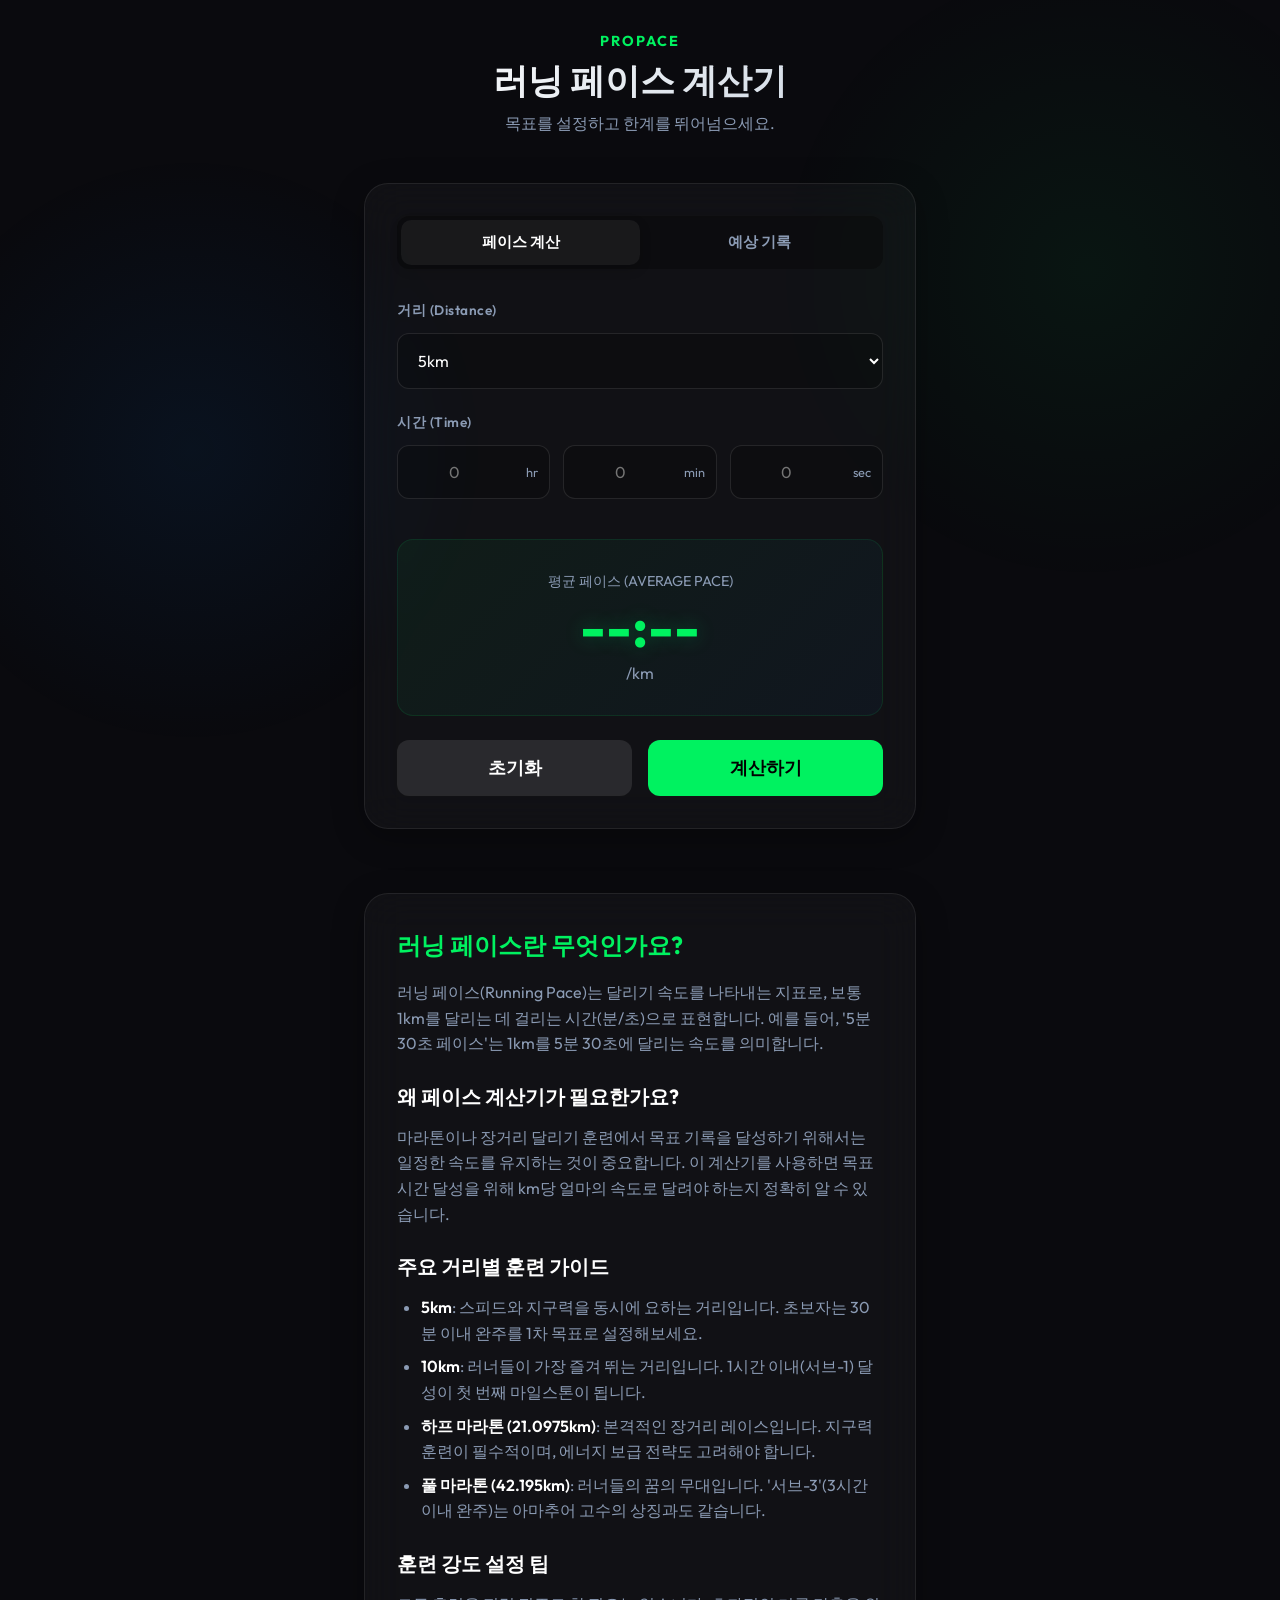
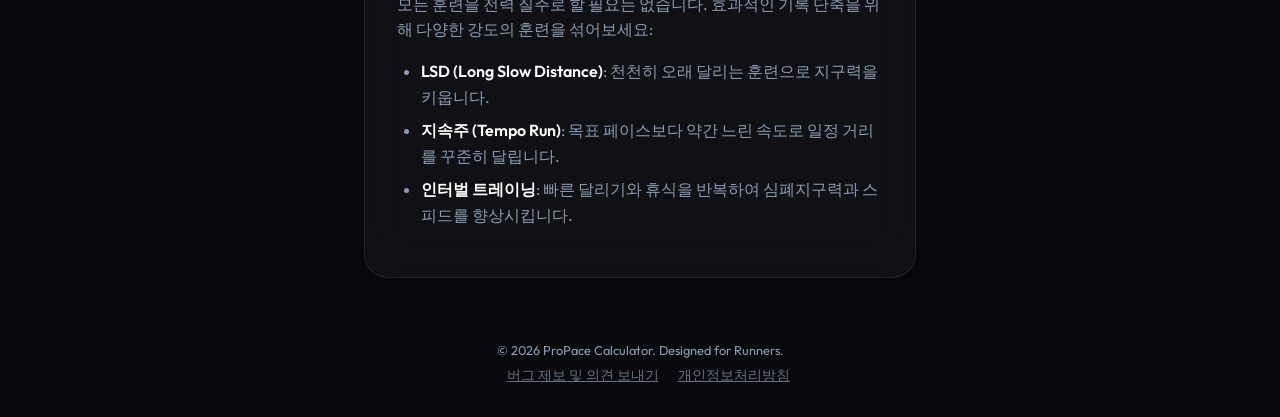
==== public/index.html @ 4a78390d "파비콘 추가" ====
<!DOCTYPE html>
<html lang="ko">

<head>
    <meta charset="UTF-8">
    <meta name="viewport" content="width=device-width, initial-scale=1.0">
    <title>프로 러닝 페이스 계산기 | Pro Running Calculator</title>
    <link rel="icon" type="image/svg+xml" href="favicon.svg">
    <meta name="description" content="러너를 위한 최고의 페이스 계산기. 마라톤, 하프, 10k, 5k 목표 설정 및 구간별 기록 분석.">
    <link rel="stylesheet" href="style.css">
    <link rel="preconnect" href="https://fonts.googleapis.com">
    <link rel="preconnect" href="https://fonts.gstatic.com" crossorigin>
    <link
        href="https://fonts.googleapis.com/css2?family=Outfit:wght@300;400;600;700&family=Pretendard:wght@300;400;600;700&display=swap"
        rel="stylesheet">
    <script defer src="app.js"></script>
    <script async src="https://pagead2.googlesyndication.com/pagead/js/adsbygoogle.js?client=ca-pub-1709887810365824"
        crossorigin="anonymous"></script>
    <!-- Google tag (gtag.js) -->
    <script async src="https://www.googletagmanager.com/gtag/js?id=G-HL3MYZF0PL"></script>
    <script>
        window.dataLayer = window.dataLayer || [];
        function gtag() { dataLayer.push(arguments); }
        gtag('js', new Date());

        gtag('config', 'G-HL3MYZF0PL');
    </script>
    <script type="text/javascript">
        (function (c, l, a, r, i, t, y) {
            c[a] = c[a] || function () { (c[a].q = c[a].q || []).push(arguments) };
            t = l.createElement(r); t.async = 1; t.src = "https://www.clarity.ms/tag/" + i;
            y = l.getElementsByTagName(r)[0]; y.parentNode.insertBefore(t, y);
        })(window, document, "clarity", "script", "v6fuisxoyl");
    </script>
</head>

<body>
    <div class="background-mesh"></div>

    <main class="container">
        <header class="app-header">
            <div class="logo">PROPACE</div>
            <h1>러닝 페이스 계산기</h1>
            <p>목표를 설정하고 한계를 뛰어넘으세요.</p>
        </header>

        <div class="calculator-card glass-panel">
            <div class="mode-tabs">
                <button class="tab-btn active" data-mode="pace" id="tab-pace">페이스 계산</button>
                <button class="tab-btn" data-mode="time" id="tab-time">예상 기록</button>
            </div>

            <div class="input-section">
                <!-- Distance Input Group -->
                <div class="input-group" id="group-distance">
                    <label>거리 (Distance)</label>
                    <div class="input-row">
                        <select id="distance-select" class="premium-select">
                            <option value="5">5km</option>
                            <option value="10">10km</option>
                            <option value="21.0975">하프 마라톤 (21.1k)</option>
                            <option value="42.195">풀 마라톤 (42.2k)</option>
                            <option value="custom">직접 입력</option>
                        </select>
                        <div class="custom-input-wrapper hidden" id="custom-distance-wrapper">
                            <input type="number" id="distance-custom" placeholder="0" step="0.01">
                            <span class="unit">km</span>
                        </div>
                    </div>
                </div>

                <!-- Time Input Group -->
                <div class="input-group" id="group-time">
                    <label>시간 (Time)</label>
                    <div class="time-inputs">
                        <div class="time-field">
                            <input type="number" id="time-hour" placeholder="0" min="0">
                            <span>hr</span>
                        </div>
                        <div class="time-field">
                            <input type="number" id="time-min" placeholder="0" min="0" max="59">
                            <span>min</span>
                        </div>
                        <div class="time-field">
                            <input type="number" id="time-sec" placeholder="0" min="0" max="59">
                            <span>sec</span>
                        </div>
                    </div>
                </div>

                <!-- Pace Input Group -->
                <div class="input-group hidden" id="group-pace">
                    <label>페이스 (Pace)</label>
                    <div class="time-inputs">
                        <div class="time-field">
                            <input type="number" id="pace-min" placeholder="0" min="0">
                            <span>min</span>
                        </div>
                        <div class="time-field">
                            <input type="number" id="pace-sec" placeholder="0" min="0" max="59">
                            <span>sec</span>
                        </div>
                        <span class="per-unit">/km</span>
                    </div>
                </div>
            </div>

            <div class="result-display" id="result-display">
                <div class="result-label" id="result-label">평균 페이스</div>
                <div class="result-value" id="result-value">--:--</div>
                <div class="result-unit" id="result-unit">/km</div>
            </div>

            <div class="action-buttons">
                <button class="action-btn secondary" id="reset-btn">초기화</button>
                <button class="action-btn primary" id="calc-btn">계산하기</button>
            </div>
        </div>

        <div class="splits-card glass-panel" id="splits-card">
            <div class="card-header">
                <h2>구간 기록표 (Splits)</h2>
                <div class="split-controls">
                    <button class="split-toggle active" data-gap="1">1km</button>
                    <button class="split-toggle" data-gap="5">5km</button>
                </div>
            </div>
            <div class="table-container">
                <table id="splits-table">
                    <thead>
                        <tr>
                            <th>거리</th>
                            <th>누적 시간</th>
                            <th>구간 페이스</th>
                        </tr>
                    </thead>
                    <tbody>
                        <!-- Generated by JS -->
                    </tbody>
                </table>
            </div>
        </div>

        <article class="info-section glass-panel">
            <h2>러닝 페이스란 무엇인가요?</h2>
            <p>러닝 페이스(Running Pace)는 달리기 속도를 나타내는 지표로, 보통 1km를 달리는 데 걸리는 시간(분/초)으로 표현합니다. 예를 들어, '5분 30초 페이스'는 1km를 5분
                30초에 달리는 속도를 의미합니다.</p>

            <h3>왜 페이스 계산기가 필요한가요?</h3>
            <p>마라톤이나 장거리 달리기 훈련에서 목표 기록을 달성하기 위해서는 일정한 속도를 유지하는 것이 중요합니다. 이 계산기를 사용하면 목표 시간 달성을 위해 km당 얼마의 속도로 달려야 하는지
                정확히 알 수 있습니다.</p>

            <h3>주요 거리별 훈련 가이드</h3>
            <ul>
                <li><strong>5km</strong>: 스피드와 지구력을 동시에 요하는 거리입니다. 초보자는 30분 이내 완주를 1차 목표로 설정해보세요.</li>
                <li><strong>10km</strong>: 러너들이 가장 즐겨 뛰는 거리입니다. 1시간 이내(서브-1) 달성이 첫 번째 마일스톤이 됩니다.</li>
                <li><strong>하프 마라톤 (21.0975km)</strong>: 본격적인 장거리 레이스입니다. 지구력 훈련이 필수적이며, 에너지 보급 전략도 고려해야 합니다.</li>
                <li><strong>풀 마라톤 (42.195km)</strong>: 러너들의 꿈의 무대입니다. '서브-3'(3시간 이내 완주)는 아마추어 고수의 상징과도 같습니다.</li>
            </ul>

            <h3>훈련 강도 설정 팁</h3>
            <p>모든 훈련을 전력 질주로 할 필요는 없습니다. 효과적인 기록 단축을 위해 다양한 강도의 훈련을 섞어보세요:</p>
            <ul>
                <li><strong>LSD (Long Slow Distance)</strong>: 천천히 오래 달리는 훈련으로 지구력을 키웁니다.</li>
                <li><strong>지속주 (Tempo Run)</strong>: 목표 페이스보다 약간 느린 속도로 일정 거리를 꾸준히 달립니다.</li>
                <li><strong>인터벌 트레이닝</strong>: 빠른 달리기와 휴식을 반복하여 심폐지구력과 스피드를 향상시킵니다.</li>
            </ul>
        </article>
    </main>

    <footer class="app-footer">
        <p>© 2026 ProPace Calculator. Designed for Runners.</p>
        <button id="feedback-open-btn" class="footer-link-btn">버그 제보 및 의견 보내기</button>
        <a href="privacy.html" class="footer-link">개인정보처리방침</a>
    </footer>

    <!-- Feedback Modal -->
    <div class="modal-overlay hidden" id="feedback-modal">
        <div class="modal-content glass-panel">
            <button class="modal-close" id="feedback-close-btn">&times;</button>
            <h2>의견 보내기</h2>
            <p class="modal-desc">버그 제보나 추가하고 싶은 기능이 있다면 알려주세요!</p>

            <form id="feedback-form" action="https://formspree.io/f/mzdejrqv" method="POST">
                <div class="input-group">
                    <label for="fb-email">이메일 (답변을 원하시면 입력해주세요)</label>
                    <input type="email" id="fb-email" name="email" placeholder="runner@example.com">
                </div>
                <div class="input-group">
                    <label for="fb-message">내용</label>
                    <textarea id="fb-message" name="message" rows="4" placeholder="자유롭게 의견을 적어주세요." required></textarea>
                </div>
                <div class="action-buttons">
                    <button type="submit" class="action-btn primary">보내기</button>
                </div>
                <p id="feedback-status" class="status-msg"></p>
            </form>
        </div>
    </div>
</body>

</html>
---- public/style.css ----
:root {
    --bg-dark: #0a0a0e;
    --bg-panel: rgba(255, 255, 255, 0.03);
    --bg-panel-hover: rgba(255, 255, 255, 0.05);
    --primary: #00f260;
    /* Neon Green */
    --primary-dim: rgba(0, 242, 96, 0.1);
    --secondary: #0575e6;
    /* Blue */
    --accent: #ff4081;
    /* Pink */
    --text-main: #ffffff;
    --text-muted: #8b9bb4;
    --border: rgba(255, 255, 255, 0.1);
    --glass-border: rgba(255, 255, 255, 0.08);
    --blur: 20px;
}

* {
    box-sizing: border-box;
    margin: 0;
    padding: 0;
    font-family: 'Pretendard', 'Outfit', sans-serif;
}

body {
    background-color: var(--bg-dark);
    color: var(--text-main);
    min-height: 100vh;
    display: flex;
    flex-direction: column;
    align-items: center;
    position: relative;
    overflow-x: hidden;
}

/* Dynamic Background */
.background-mesh {
    position: fixed;
    top: 0;
    left: 0;
    width: 100vw;
    height: 100vh;
    z-index: -1;
    background:
        radial-gradient(circle at 15% 50%, rgba(5, 117, 230, 0.08), transparent 25%),
        radial-gradient(circle at 85% 30%, rgba(0, 242, 96, 0.05), transparent 25%);
}

.container {
    width: 100%;
    max-width: 600px;
    padding: 2rem 1.5rem;
    display: flex;
    flex-direction: column;
    gap: 2rem;
}

/* Typography & Header */
.app-header {
    text-align: center;
    margin-bottom: 1rem;
    animation: fadeInDown 0.8s ease;
}

.logo {
    font-family: 'Outfit', sans-serif;
    font-weight: 700;
    font-size: 0.9rem;
    letter-spacing: 2px;
    color: var(--primary);
    margin-bottom: 0.5rem;
    text-transform: uppercase;
}

h1 {
    font-size: 2.2rem;
    font-weight: 700;
    background: linear-gradient(135deg, #fff 0%, #cbd5e1 100%);
    -webkit-background-clip: text;
    -webkit-text-fill-color: transparent;
    margin-bottom: 0.5rem;
}

.app-header p {
    color: var(--text-muted);
    font-size: 1rem;
}

/* Glassmorphism Panels */
.glass-panel {
    background: var(--bg-panel);
    backdrop-filter: blur(var(--blur));
    -webkit-backdrop-filter: blur(var(--blur));
    border: 1px solid var(--glass-border);
    border-radius: 24px;
    padding: 2rem;
    box-shadow: 0 8px 32px rgba(0, 0, 0, 0.3);
    transition: transform 0.3s ease, box-shadow 0.3s ease;
}

/* Calculator Tabs */
.mode-tabs {
    display: flex;
    background: rgba(0, 0, 0, 0.3);
    padding: 4px;
    border-radius: 12px;
    margin-bottom: 2rem;
}

.tab-btn {
    flex: 1;
    background: transparent;
    border: none;
    color: var(--text-muted);
    padding: 12px;
    font-size: 0.95rem;
    font-weight: 600;
    cursor: pointer;
    border-radius: 10px;
    transition: all 0.3s ease;
}

.tab-btn.active {
    background: var(--bg-panel-hover);
    color: var(--text-main);
    box-shadow: 0 4px 12px rgba(0, 0, 0, 0.2);
}

.tab-btn:hover:not(.active) {
    color: #fff;
}

/* Inputs */
.input-section {
    display: flex;
    flex-direction: column;
    gap: 1.5rem;
}

.input-group label {
    display: block;
    font-size: 0.85rem;
    color: var(--text-muted);
    margin-bottom: 0.8rem;
    font-weight: 600;
    letter-spacing: 0.5px;
}

.premium-select,
input {
    width: 100%;
    background: rgba(0, 0, 0, 0.2);
    border: 1px solid var(--border);
    color: var(--text-main);
    padding: 1rem;
    border-radius: 12px;
    font-size: 1rem;
    outline: none;
    transition: border-color 0.3s, box-shadow 0.3s;
    font-family: 'Outfit', sans-serif;
}

.premium-select:focus,
input:focus {
    border-color: var(--primary);
    box-shadow: 0 0 0 4px var(--primary-dim);
}

/* Time Inputs Layout */
.time-inputs {
    display: flex;
    gap: 0.8rem;
    align-items: center;
}

.time-field {
    position: relative;
    flex: 1;
}

.time-field input {
    padding-right: 2.5rem;
    /* Space for unit */
    text-align: center;
}

.time-field span {
    position: absolute;
    right: 12px;
    top: 50%;
    transform: translateY(-50%);
    color: var(--text-muted);
    font-size: 0.8rem;
    pointer-events: none;
}

.input-row {
    display: flex;
    gap: 0.8rem;
}

.custom-input-wrapper {
    flex: 1;
    position: relative;
    animation: fadeIn 0.3s ease;
}

.custom-input-wrapper .unit {
    position: absolute;
    right: 12px;
    top: 50%;
    transform: translateY(-50%);
    color: var(--text-muted);
    font-size: 0.8rem;
}

/* Result Display */
.result-display {
    margin-top: 2.5rem;
    text-align: center;
    padding: 2rem;
    background: linear-gradient(135deg, rgba(0, 242, 96, 0.05), rgba(5, 117, 230, 0.05));
    border-radius: 16px;
    border: 1px solid rgba(0, 242, 96, 0.1);
}

.result-label {
    font-size: 0.9rem;
    color: var(--text-muted);
    margin-bottom: 0.5rem;
    text-transform: uppercase;
}

.result-value {
    font-size: 3.5rem;
    font-weight: 700;
    font-family: 'Outfit', sans-serif;
    color: var(--primary);
    text-shadow: 0 0 20px rgba(0, 242, 96, 0.3);
    line-height: 1;
}

.result-unit {
    font-size: 1rem;
    color: var(--text-muted);
    margin-top: 0.5rem;
}

/* Action Buttons */
.action-buttons {
    display: flex;
    gap: 1rem;
    margin-top: 1.5rem;
}

.action-btn {
    flex: 1;
    padding: 1rem;
    border-radius: 12px;
    border: none;
    font-weight: 700;
    font-size: 1.1rem;
    cursor: pointer;
    transition: filter 0.3s, transform 0.2s, background 0.3s;
}

.action-btn.primary {
    background: var(--primary);
    color: #000;
}

.action-btn.secondary {
    background: rgba(255, 255, 255, 0.1);
    color: var(--text-main);
}

.action-btn:hover {
    filter: brightness(1.1);
    transform: translateY(-2px);
}

.action-btn.secondary:hover {
    background: rgba(255, 255, 255, 0.15);
}

.action-btn:active {
    transform: translateY(0);
}

/* Splits Table */
#splits-card {
    display: none;
    /* Hidden by default until calculated */
    animation: slideUp 0.5s ease;
}

#splits-card.visible {
    display: block;
}

.card-header {
    display: flex;
    justify-content: space-between;
    align-items: center;
    margin-bottom: 1.5rem;
}

.card-header h2 {
    font-size: 1.2rem;
    font-weight: 600;
}

.split-controls button {
    background: transparent;
    border: 1px solid var(--border);
    color: var(--text-muted);
    padding: 4px 12px;
    border-radius: 20px;
    cursor: pointer;
    font-size: 0.8rem;
    transition: all 0.2s;
}

.split-controls button.active {
    background: var(--text-main);
    color: #000;
    border-color: var(--text-main);
}

.table-container {
    max-height: 400px;
    overflow-y: auto;
}

table {
    width: 100%;
    border-collapse: collapse;
}

th,
td {
    padding: 12px;
    text-align: left;
    border-bottom: 1px solid var(--border);
}

th {
    color: var(--text-muted);
    font-weight: 500;
    font-size: 0.85rem;
}

td {
    font-family: 'Outfit', monospace;
    font-size: 0.95rem;
}

tr:last-child td {
    border-bottom: none;
}

.app-footer {
    padding: 2rem;
    color: var(--text-muted);
    font-size: 0.8rem;
    text-align: center;
}

/* Utils */
.hidden {
    display: none !important;
}

/* Animations */
@keyframes fadeInDown {
    from {
        opacity: 0;
        transform: translateY(-20px);
    }

    to {
        opacity: 1;
        transform: translateY(0);
    }
}

@keyframes slideUp {
    from {
        opacity: 0;
        transform: translateY(20px);
    }

    to {
        opacity: 1;
        transform: translateY(0);
    }
}

@keyframes fadeIn {
    from {
        opacity: 0;
    }

    to {
        opacity: 1;
    }
}

/* Responsive */
@media (max-width: 480px) {
    .container {
        padding: 1rem;
    }

    h1 {
        font-size: 1.8rem;
    }

    .result-value {
        font-size: 2.8rem;
    }
}

/* Info Section */
.info-section {
    padding: 2rem;
    margin-top: 2rem;
    color: var(--text-color);
    line-height: 1.6;
}

.info-section h2 {
    font-size: 1.5rem;
    margin-bottom: 1rem;
    color: var(--primary);
}

.info-section h3 {
    font-size: 1.25rem;
    margin-top: 1.5rem;
    margin-bottom: 0.75rem;
    color: var(--text-main);
}

.info-section p {
    margin-bottom: 1rem;
    color: var(--text-muted);
}

.info-section ul {
    list-style-type: disc;
    padding-left: 1.5rem;
    margin-bottom: 1rem;
    color: var(--text-muted);
}

.info-section li {
    margin-bottom: 0.5rem;
}

.info-section strong {
    color: var(--text-main);
    font-weight: 600;
}

/* Footer Link Button */
.footer-link-btn,
.footer-link {
    background: none;
    border: none;
    color: var(--text-muted);
    text-decoration: underline;
    cursor: pointer;
    font-size: 0.85rem;
    margin-top: 0.5rem;
    opacity: 0.7;
    transition: opacity 0.3s;
    display: inline-block;
    margin-left: 1rem;
}

.footer-link-btn:hover {
    opacity: 1;
    color: var(--primary);
}

/* Modal Styles */
.modal-overlay {
    position: fixed;
    top: 0;
    left: 0;
    width: 100vw;
    height: 100vh;
    background: rgba(0, 0, 0, 0.6);
    backdrop-filter: blur(5px);
    z-index: 1000;
    display: flex;
    align-items: center;
    justify-content: center;
    opacity: 1;
    transition: opacity 0.3s ease;
}

.modal-overlay.hidden {
    display: none;
    opacity: 0;
    pointer-events: none;
}

.modal-content {
    width: 90%;
    max-width: 500px;
    position: relative;
    background: rgba(20, 20, 30, 0.8);
    /* Darker background for modal */
    animation: slideUp 0.3s ease;
}

.modal-close {
    position: absolute;
    top: 15px;
    right: 20px;
    background: none;
    border: none;
    color: var(--text-muted);
    font-size: 1.5rem;
    cursor: pointer;
    transition: color 0.3s;
}

.modal-close:hover {
    color: #fff;
}

.modal-content h2 {
    margin-bottom: 0.5rem;
    color: var(--text-main);
}

.modal-desc {
    color: var(--text-muted);
    font-size: 0.9rem;
    margin-bottom: 1.5rem;
}

.modal-content textarea {
    width: 100%;
    background: rgba(0, 0, 0, 0.3);
    border: 1px solid var(--border);
    color: var(--text-main);
    padding: 1rem;
    border-radius: 12px;
    font-size: 1rem;
    outline: none;
    resize: vertical;
    font-family: inherit;
}

.modal-content textarea:focus {
    border-color: var(--primary);
}

.status-msg {
    margin-top: 1rem;
    font-size: 0.9rem;
    text-align: center;
    min-height: 1.2em;
}

.status-msg.success {
    color: var(--primary);
}

.status-msg.error {
    color: var(--accent);
}
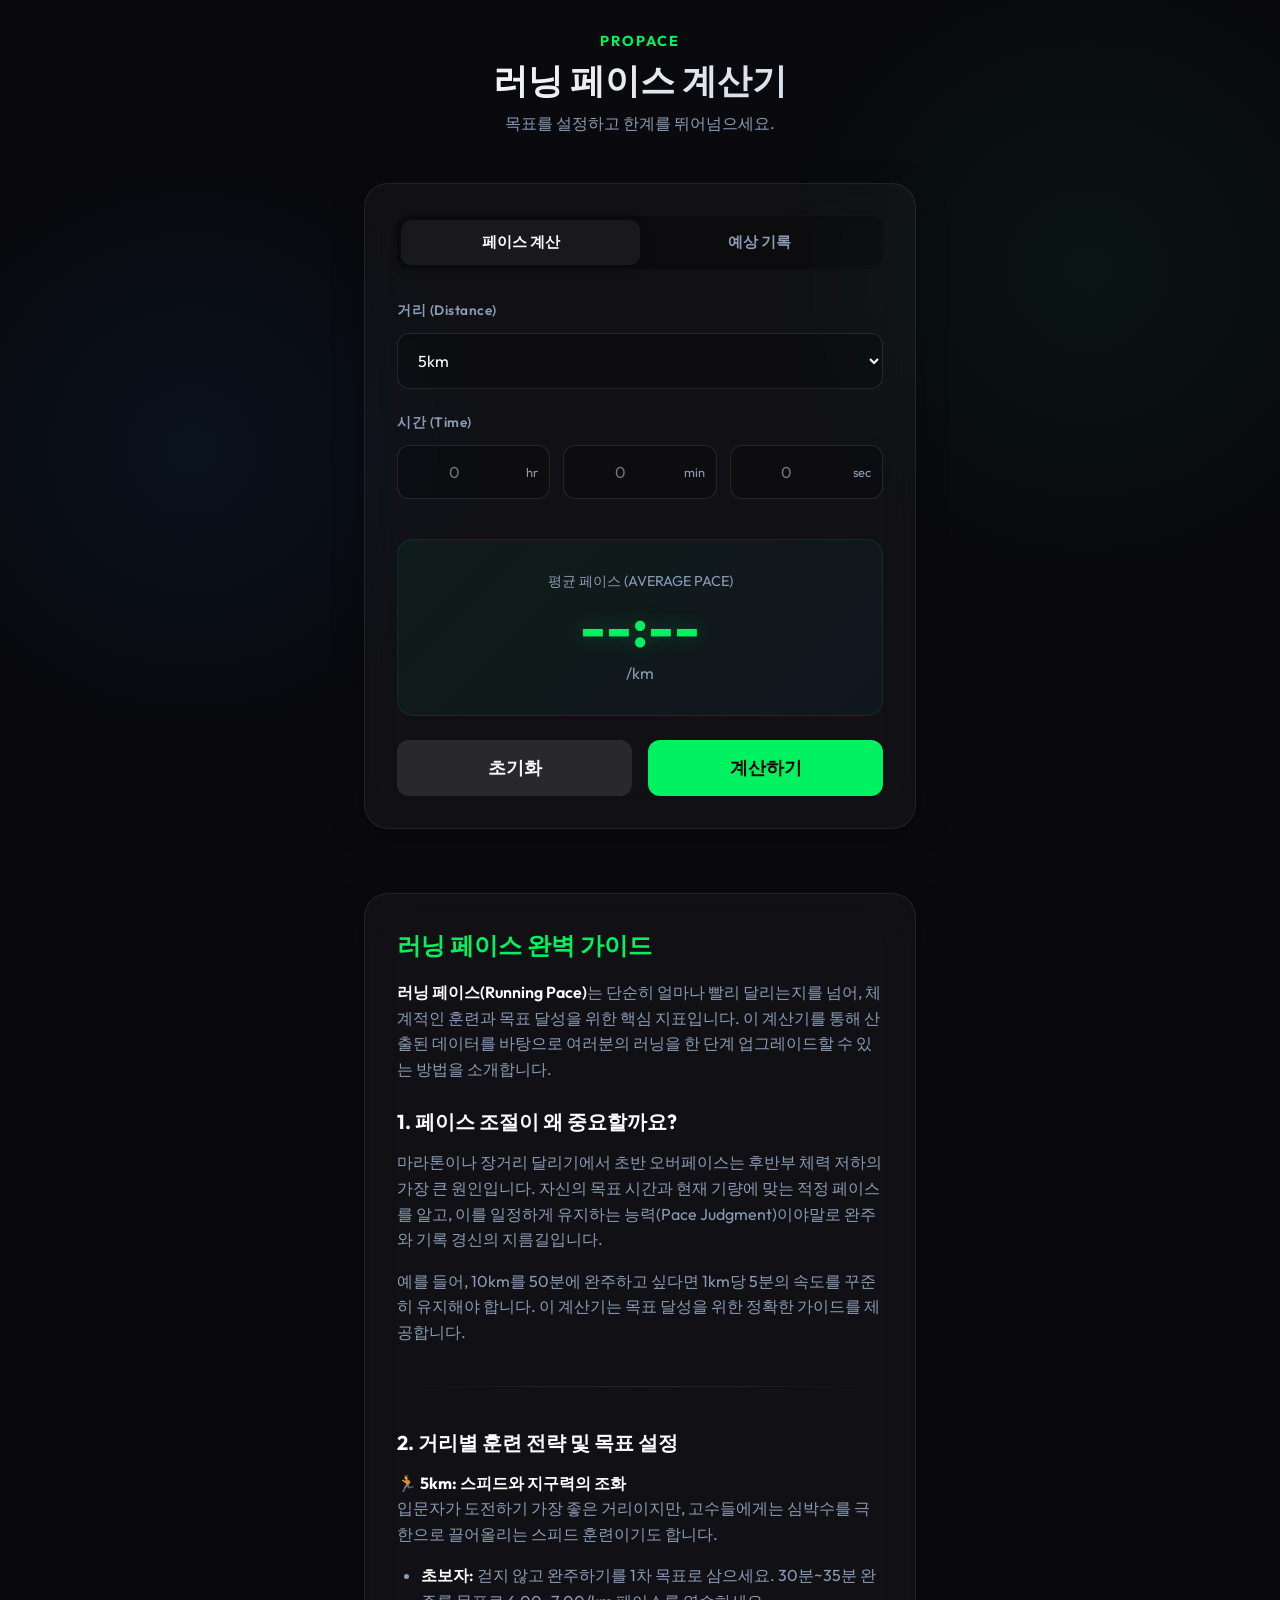
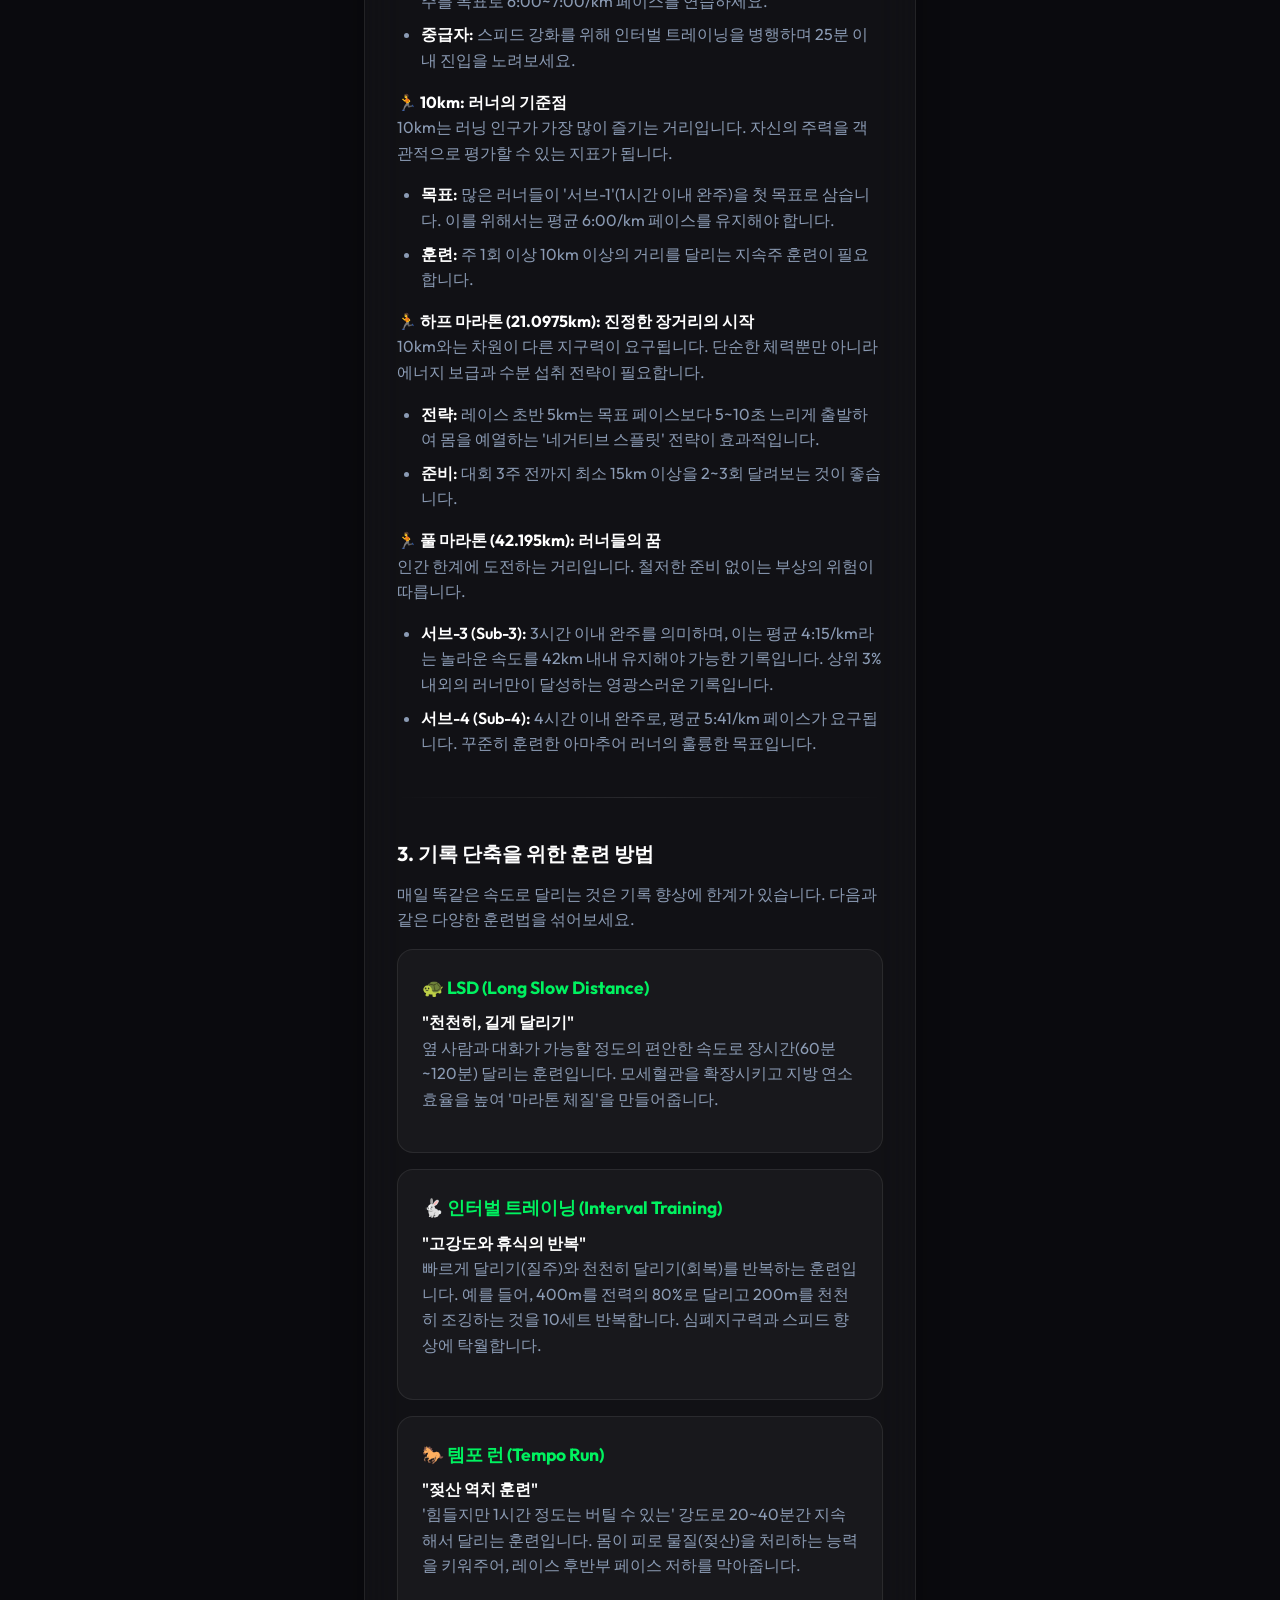
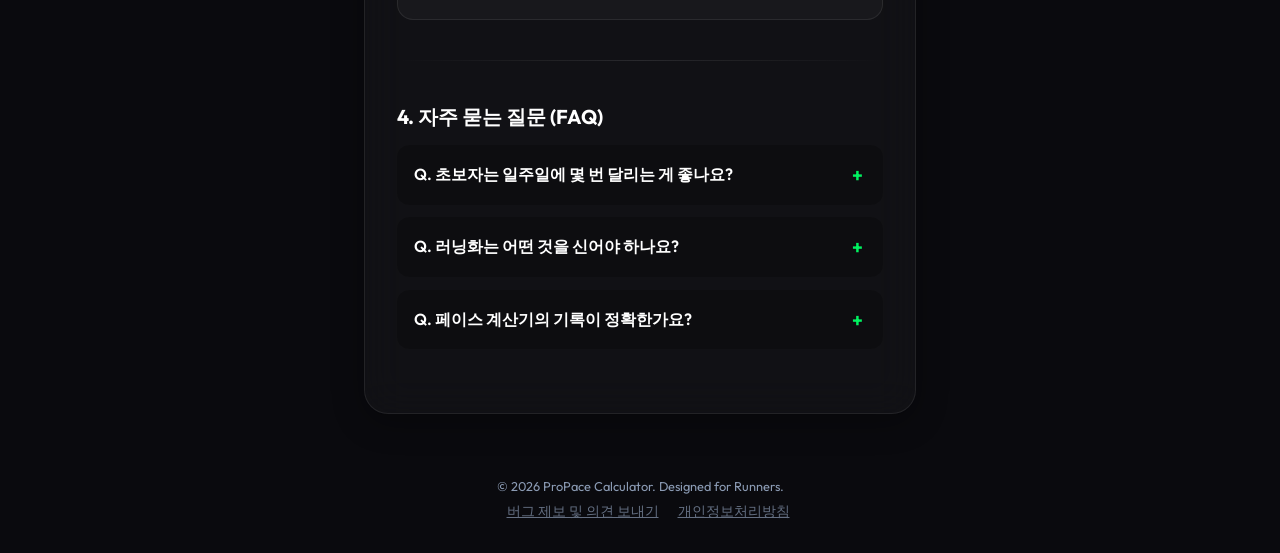
==== commit 9bcaf484: "AdSense 승인을 위한 콘텐츠 및 디자인 보강" ====
--- a/public/index.html
+++ b/public/index.html
@@ -6,7 +6,42 @@
     <meta name="viewport" content="width=device-width, initial-scale=1.0">
     <title>프로 러닝 페이스 계산기 | Pro Running Calculator</title>
     <link rel="icon" type="image/svg+xml" href="favicon.svg">
+    <link rel="canonical" href="https://product-builder-887.pages.dev/">
     <meta name="description" content="러너를 위한 최고의 페이스 계산기. 마라톤, 하프, 10k, 5k 목표 설정 및 구간별 기록 분석.">
+    <meta name="keywords" content="러닝 페이스 계산기, 마라톤 페이스표, 달리기 속도 계산, 5km 기록, 10km 기록, 하프 마라톤, 풀 마라톤, 서브3, 런데이, 러닝 기록">
+
+    <!-- Open Graph / Facebook -->
+    <meta property="og:type" content="website">
+    <meta property="og:url" content="https://product-builder-887.pages.dev/">
+    <meta property="og:title" content="프로 러닝 페이스 계산기 | Pro Running Calculator">
+    <meta property="og:description" content="러너를 위한 최고의 페이스 계산기. 마라톤, 하프, 10k, 5k 목표 설정 및 구간별 기록 분석.">
+    <meta property="og:image" content="https://product-builder-887.pages.dev/favicon.png">
+
+    <!-- Twitter -->
+    <meta property="twitter:card" content="summary">
+    <meta property="twitter:url" content="https://product-builder-887.pages.dev/">
+    <meta property="twitter:title" content="프로 러닝 페이스 계산기 | Pro Running Calculator">
+    <meta property="twitter:description" content="러너를 위한 최고의 페이스 계산기. 마라톤, 하프, 10k, 5k 목표 설정 및 구간별 기록 분석.">
+    <meta property="twitter:image" content="https://product-builder-887.pages.dev/favicon.png">
+
+    <!-- Structured Data (JSON-LD) -->
+    <script type="application/ld+json">
+    {
+      "@context": "https://schema.org",
+      "@type": "WebApplication",
+      "name": "프로 러닝 페이스 계산기",
+      "url": "https://product-builder-887.pages.dev/",
+      "description": "러너를 위한 최고의 페이스 계산기. 마라톤, 하프, 10k, 5k 목표 설정 및 구간별 기록 분석.",
+      "applicationCategory": "HealthApplication",
+      "operatingSystem": "Any",
+      "offers": {
+        "@type": "Offer",
+        "price": "0",
+        "priceCurrency": "KRW"
+      }
+    }
+    </script>
+
     <link rel="stylesheet" href="style.css">
     <link rel="preconnect" href="https://fonts.googleapis.com">
     <link rel="preconnect" href="https://fonts.gstatic.com" crossorigin>
@@ -142,29 +177,101 @@
         </div>
 
         <article class="info-section glass-panel">
-            <h2>러닝 페이스란 무엇인가요?</h2>
-            <p>러닝 페이스(Running Pace)는 달리기 속도를 나타내는 지표로, 보통 1km를 달리는 데 걸리는 시간(분/초)으로 표현합니다. 예를 들어, '5분 30초 페이스'는 1km를 5분
-                30초에 달리는 속도를 의미합니다.</p>
-
-            <h3>왜 페이스 계산기가 필요한가요?</h3>
-            <p>마라톤이나 장거리 달리기 훈련에서 목표 기록을 달성하기 위해서는 일정한 속도를 유지하는 것이 중요합니다. 이 계산기를 사용하면 목표 시간 달성을 위해 km당 얼마의 속도로 달려야 하는지
-                정확히 알 수 있습니다.</p>
-
-            <h3>주요 거리별 훈련 가이드</h3>
-            <ul>
-                <li><strong>5km</strong>: 스피드와 지구력을 동시에 요하는 거리입니다. 초보자는 30분 이내 완주를 1차 목표로 설정해보세요.</li>
-                <li><strong>10km</strong>: 러너들이 가장 즐겨 뛰는 거리입니다. 1시간 이내(서브-1) 달성이 첫 번째 마일스톤이 됩니다.</li>
-                <li><strong>하프 마라톤 (21.0975km)</strong>: 본격적인 장거리 레이스입니다. 지구력 훈련이 필수적이며, 에너지 보급 전략도 고려해야 합니다.</li>
-                <li><strong>풀 마라톤 (42.195km)</strong>: 러너들의 꿈의 무대입니다. '서브-3'(3시간 이내 완주)는 아마추어 고수의 상징과도 같습니다.</li>
-            </ul>
-
-            <h3>훈련 강도 설정 팁</h3>
-            <p>모든 훈련을 전력 질주로 할 필요는 없습니다. 효과적인 기록 단축을 위해 다양한 강도의 훈련을 섞어보세요:</p>
-            <ul>
-                <li><strong>LSD (Long Slow Distance)</strong>: 천천히 오래 달리는 훈련으로 지구력을 키웁니다.</li>
-                <li><strong>지속주 (Tempo Run)</strong>: 목표 페이스보다 약간 느린 속도로 일정 거리를 꾸준히 달립니다.</li>
-                <li><strong>인터벌 트레이닝</strong>: 빠른 달리기와 휴식을 반복하여 심폐지구력과 스피드를 향상시킵니다.</li>
-            </ul>
+            <h2>러닝 페이스 완벽 가이드</h2>
+            <p><strong>러닝 페이스(Running Pace)</strong>는 단순히 얼마나 빨리 달리는지를 넘어, 체계적인 훈련과 목표 달성을 위한 핵심 지표입니다. 이 계산기를 통해 산출된
+                데이터를 바탕으로 여러분의 러닝을 한 단계 업그레이드할 수 있는 방법을 소개합니다.</p>
+
+            <div class="content-block">
+                <h3>1. 페이스 조절이 왜 중요할까요?</h3>
+                <p>마라톤이나 장거리 달리기에서 초반 오버페이스는 후반부 체력 저하의 가장 큰 원인입니다. 자신의 목표 시간과 현재 기량에 맞는 적정 페이스를 알고, 이를 일정하게 유지하는
+                    능력(Pace Judgment)이야말로 완주와 기록 경신의 지름길입니다.</p>
+                <p>예를 들어, 10km를 50분에 완주하고 싶다면 1km당 5분의 속도를 꾸준히 유지해야 합니다. 이 계산기는 목표 달성을 위한 정확한 가이드를 제공합니다.</p>
+            </div>
+
+            <hr class="divider">
+
+            <div class="content-block">
+                <h3>2. 거리별 훈련 전략 및 목표 설정</h3>
+
+                <h4>🏃 5km: 스피드와 지구력의 조화</h4>
+                <p>입문자가 도전하기 가장 좋은 거리이지만, 고수들에게는 심박수를 극한으로 끌어올리는 스피드 훈련이기도 합니다.</p>
+                <ul>
+                    <li><strong>초보자:</strong> 걷지 않고 완주하기를 1차 목표로 삼으세요. 30분~35분 완주를 목표로 6:00~7:00/km 페이스를 연습하세요.</li>
+                    <li><strong>중급자:</strong> 스피드 강화를 위해 인터벌 트레이닝을 병행하며 25분 이내 진입을 노려보세요.</li>
+                </ul>
+
+                <h4>🏃 10km: 러너의 기준점</h4>
+                <p>10km는 러닝 인구가 가장 많이 즐기는 거리입니다. 자신의 주력을 객관적으로 평가할 수 있는 지표가 됩니다.</p>
+                <ul>
+                    <li><strong>목표:</strong> 많은 러너들이 '서브-1'(1시간 이내 완주)을 첫 목표로 삼습니다. 이를 위해서는 평균 6:00/km 페이스를 유지해야 합니다.
+                    </li>
+                    <li><strong>훈련:</strong> 주 1회 이상 10km 이상의 거리를 달리는 지속주 훈련이 필요합니다.</li>
+                </ul>
+
+                <h4>🏃 하프 마라톤 (21.0975km): 진정한 장거리의 시작</h4>
+                <p>10km와는 차원이 다른 지구력이 요구됩니다. 단순한 체력뿐만 아니라 에너지 보급과 수분 섭취 전략이 필요합니다.</p>
+                <ul>
+                    <li><strong>전략:</strong> 레이스 초반 5km는 목표 페이스보다 5~10초 느리게 출발하여 몸을 예열하는 '네거티브 스플릿' 전략이 효과적입니다.</li>
+                    <li><strong>준비:</strong> 대회 3주 전까지 최소 15km 이상을 2~3회 달려보는 것이 좋습니다.</li>
+                </ul>
+
+                <h4>🏃 풀 마라톤 (42.195km): 러너들의 꿈</h4>
+                <p>인간 한계에 도전하는 거리입니다. 철저한 준비 없이는 부상의 위험이 따릅니다.</p>
+                <ul>
+                    <li><strong>서브-3 (Sub-3):</strong> 3시간 이내 완주를 의미하며, 이는 평균 4:15/km라는 놀라운 속도를 42km 내내 유지해야 가능한 기록입니다.
+                        상위 3% 내외의 러너만이 달성하는 영광스러운 기록입니다.</li>
+                    <li><strong>서브-4 (Sub-4):</strong> 4시간 이내 완주로, 평균 5:41/km 페이스가 요구됩니다. 꾸준히 훈련한 아마추어 러너의 훌륭한 목표입니다.
+                    </li>
+                </ul>
+            </div>
+
+            <hr class="divider">
+
+            <div class="content-block">
+                <h3>3. 기록 단축을 위한 훈련 방법</h3>
+                <p>매일 똑같은 속도로 달리는 것은 기록 향상에 한계가 있습니다. 다음과 같은 다양한 훈련법을 섞어보세요.</p>
+
+                <div class="training-method">
+                    <h4>🐢 LSD (Long Slow Distance)</h4>
+                    <p><strong>"천천히, 길게 달리기"</strong><br>
+                        옆 사람과 대화가 가능할 정도의 편안한 속도로 장시간(60분~120분) 달리는 훈련입니다. 모세혈관을 확장시키고 지방 연소 효율을 높여 '마라톤 체질'을 만들어줍니다.
+                    </p>
+                </div>
+
+                <div class="training-method">
+                    <h4>🐇 인터벌 트레이닝 (Interval Training)</h4>
+                    <p><strong>"고강도와 휴식의 반복"</strong><br>
+                        빠르게 달리기(질주)와 천천히 달리기(회복)를 반복하는 훈련입니다. 예를 들어, 400m를 전력의 80%로 달리고 200m를 천천히 조깅하는 것을 10세트 반복합니다.
+                        심폐지구력과 스피드 향상에 탁월합니다.</p>
+                </div>
+
+                <div class="training-method">
+                    <h4>🐎 템포 런 (Tempo Run)</h4>
+                    <p><strong>"젖산 역치 훈련"</strong><br>
+                        '힘들지만 1시간 정도는 버틸 수 있는' 강도로 20~40분간 지속해서 달리는 훈련입니다. 몸이 피로 물질(젖산)을 처리하는 능력을 키워주어, 레이스 후반부 페이스 저하를
+                        막아줍니다.</p>
+                </div>
+            </div>
+
+            <hr class="divider">
+
+            <div class="content-block">
+                <h3>4. 자주 묻는 질문 (FAQ)</h3>
+                <details>
+                    <summary>Q. 초보자는 일주일에 몇 번 달리는 게 좋나요?</summary>
+                    <p>A. 처음 시작한다면 주 3회(하루 달리고 하루 휴식)를 추천합니다. 휴식 또한 훈련의 일부이며, 근육과 관절이 회복할 시간을 주어야 부상을 방지할 수 있습니다.</p>
+                </details>
+                <details>
+                    <summary>Q. 러닝화는 어떤 것을 신어야 하나요?</summary>
+                    <p>A. 자신의 발 모양(평발, 요족 등)과 주법에 맞는 신발을 선택해야 합니다. 처음에는 쿠션이 충분하고 안정성이 좋은 '조깅화'나 '안정화' 카테고리의 제품을 추천합니다.
+                        카본이 들어간 레이싱화는 근력이 부족한 초보자에게 오히려 부상을 유발할 수 있습니다.</p>
+                </details>
+                <details>
+                    <summary>Q. 페이스 계산기의 기록이 정확한가요?</summary>
+                    <p>A. 이 계산기는 수학적 공식에 기반한 이론적인 수치입니다. 실제 레이스에서는 날씨, 코스 고저차, 컨디션 등 다양한 변수가 작용합니다. 계산된 페이스를 기준점으로 삼되,
+                        당일 상황에 맞춰 유연하게 조절하는 것이 중요합니다.</p>
+                </details>
+            </div>
         </article>
     </main>
 
--- a/public/style.css
+++ b/public/style.css
@@ -464,6 +464,97 @@
     font-weight: 600;
 }
 
+/* Expanded Content Styles */
+.content-block {
+    margin-bottom: 2rem;
+}
+
+.divider {
+    border: 0;
+    height: 1px;
+    background: linear-gradient(90deg, transparent, var(--border), transparent);
+    margin: 2.5rem 0;
+}
+
+.training-method {
+    background: rgba(255, 255, 255, 0.03);
+    border-radius: 16px;
+    padding: 1.5rem;
+    margin-bottom: 1rem;
+    border: 1px solid var(--glass-border);
+    transition: transform 0.2s;
+}
+
+.training-method:hover {
+    transform: translateY(-2px);
+    background: rgba(255, 255, 255, 0.05);
+}
+
+.training-method h4 {
+    color: var(--primary);
+    margin-bottom: 0.5rem;
+    font-size: 1.1rem;
+}
+
+/* FAQ Accordion */
+details {
+    background: rgba(0, 0, 0, 0.2);
+    margin-bottom: 0.8rem;
+    border-radius: 12px;
+    overflow: hidden;
+    border: 1px solid transparent;
+    transition: border-color 0.3s;
+}
+
+details:hover {
+    border-color: var(--glass-border);
+}
+
+summary {
+    padding: 1rem;
+    cursor: pointer;
+    font-weight: 600;
+    list-style: none; /* Hide default triangle */
+    position: relative;
+    padding-right: 2.5rem;
+    color: var(--text-main);
+}
+
+summary::-webkit-details-marker {
+    display: none;
+}
+
+summary::after {
+    content: '+';
+    position: absolute;
+    right: 1.2rem;
+    top: 50%;
+    transform: translateY(-50%);
+    color: var(--primary);
+    font-weight: bold;
+    font-size: 1.2rem;
+    transition: transform 0.2s, color 0.2s;
+}
+
+details[open] summary {
+    background: rgba(255, 255, 255, 0.02);
+}
+
+details[open] summary::after {
+    transform: translateY(-50%) rotate(45deg);
+    color: var(--accent);
+}
+
+details p {
+    padding: 1rem;
+    padding-top: 0.5rem;
+    color: var(--text-muted);
+    font-size: 0.95rem;
+    line-height: 1.6;
+    margin-bottom: 0;
+    border-top: 1px solid rgba(255, 255, 255, 0.03);
+}
+
 /* Footer Link Button */
 .footer-link-btn,
 .footer-link {
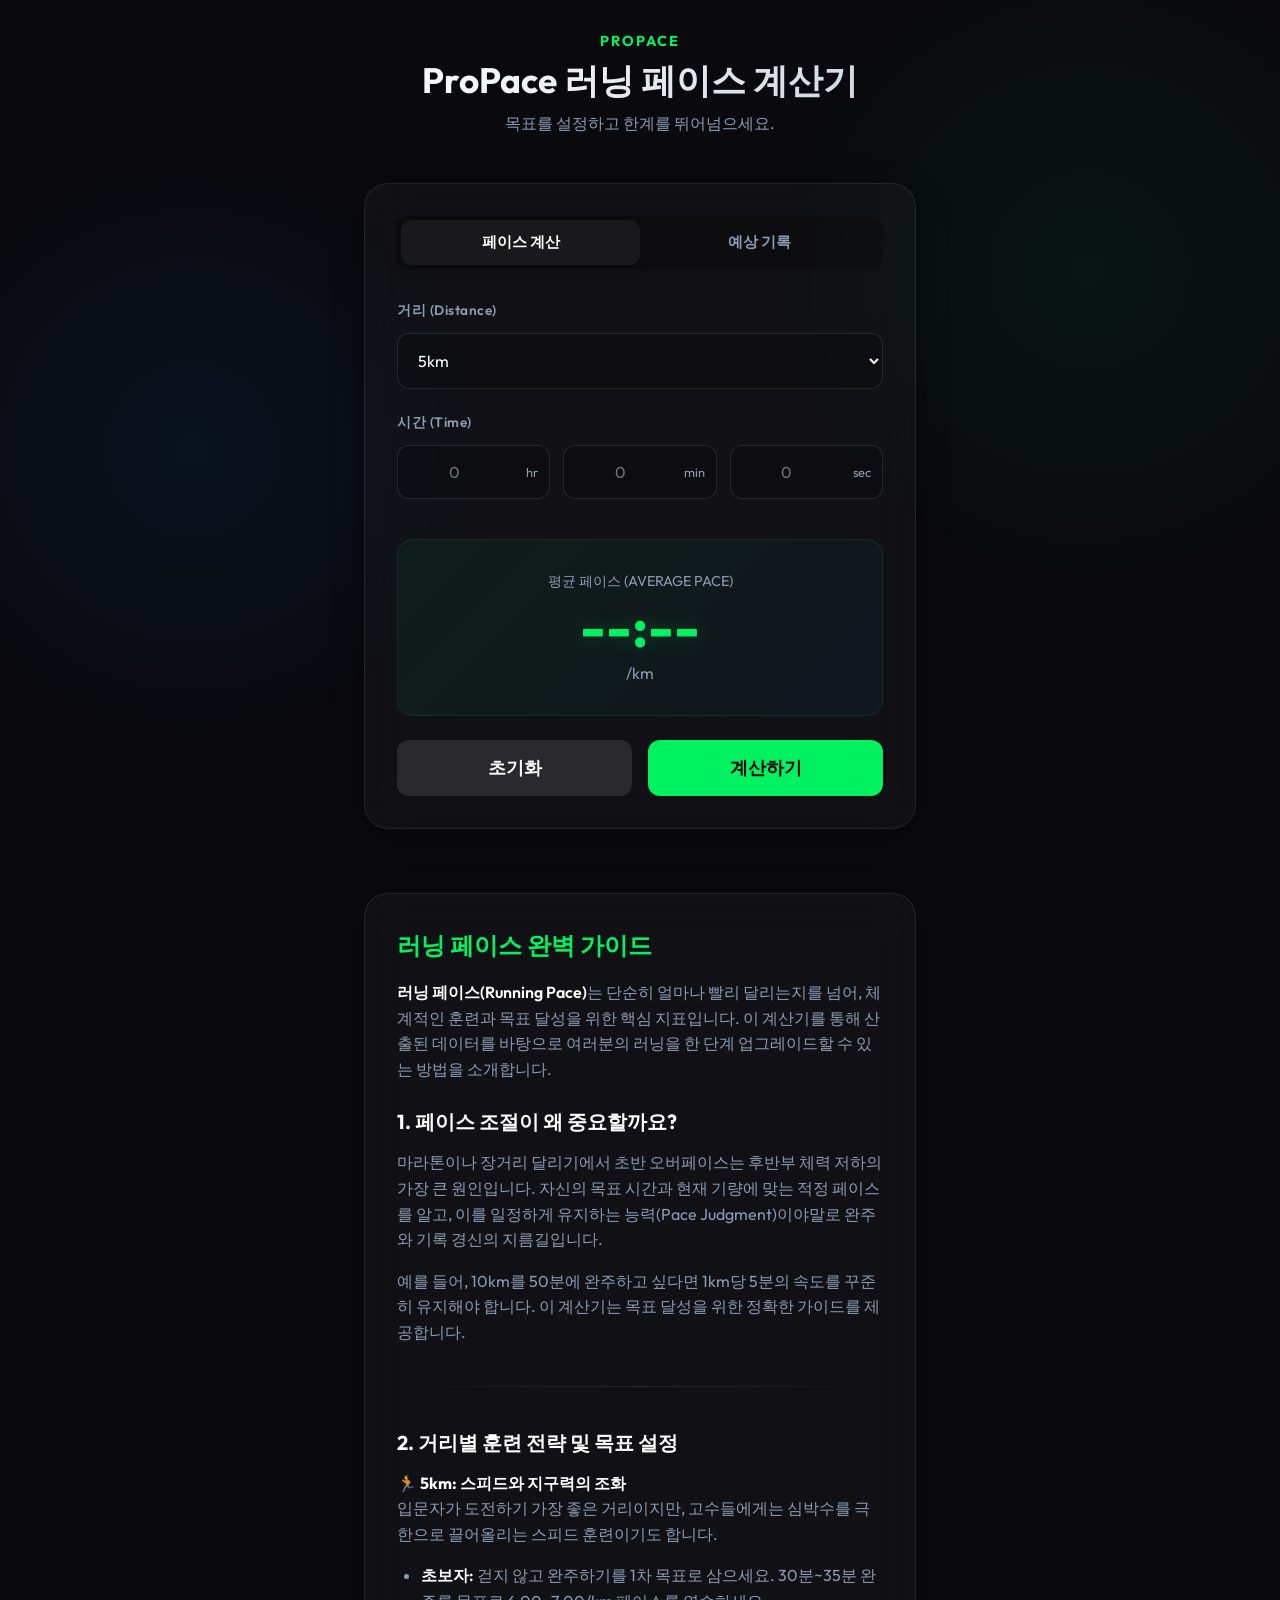
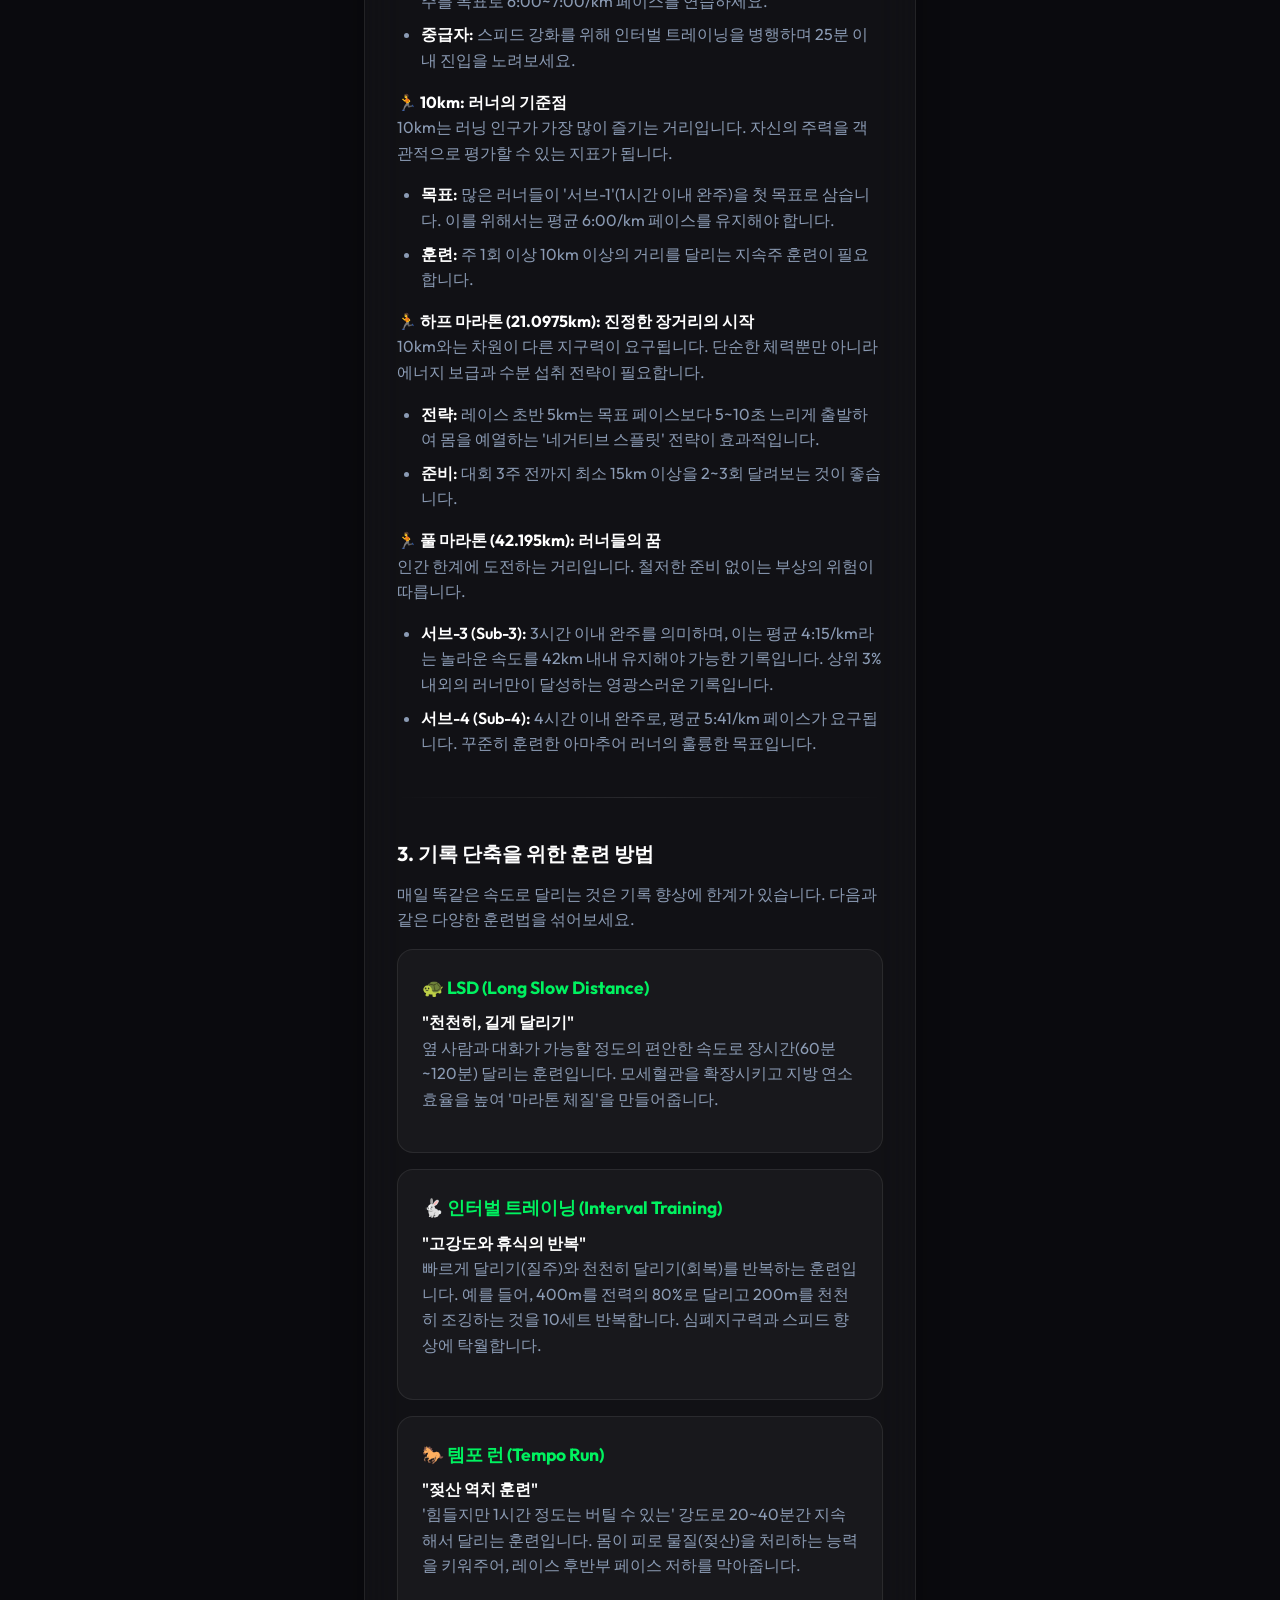
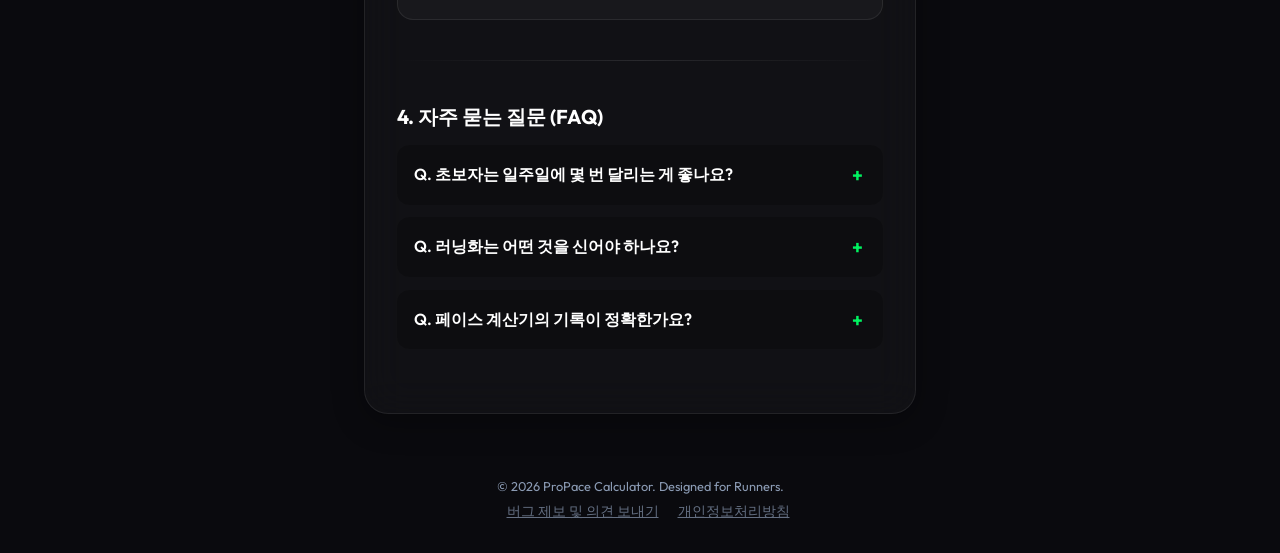
==== commit 9f21b723: "SEO 최적화 및 보안 헤더 적용" ====
--- a/public/index.html
+++ b/public/index.html
@@ -4,24 +4,34 @@
 <head>
     <meta charset="UTF-8">
     <meta name="viewport" content="width=device-width, initial-scale=1.0">
-    <title>프로 러닝 페이스 계산기 | Pro Running Calculator</title>
+    <title>프로 러닝 페이스 계산기 (ProPace) | 거리, 속도, 시간 계산</title>
     <link rel="icon" type="image/svg+xml" href="favicon.svg">
+    <link rel="icon" type="image/png" href="favicon.png">
+    <link rel="apple-touch-icon" href="favicon.png">
     <link rel="canonical" href="https://product-builder-887.pages.dev/">
-    <meta name="description" content="러너를 위한 최고의 페이스 계산기. 마라톤, 하프, 10k, 5k 목표 설정 및 구간별 기록 분석.">
-    <meta name="keywords" content="러닝 페이스 계산기, 마라톤 페이스표, 달리기 속도 계산, 5km 기록, 10km 기록, 하프 마라톤, 풀 마라톤, 서브3, 런데이, 러닝 기록">
-
+    <meta name="description"
+        content="ProPace 러닝 페이스 계산기로 마라톤, 5km, 10km, 하프 코스 목표 시간을 계산하세요. 달리기 속도(Pace)와 거리(Distance)를 분석하여 체계적인 훈련을 도와줍니다.">
+    <meta name="keywords"
+        content="러닝 페이스 계산기, Running Pace Calculator, 달리기 거리 계산, 마라톤 훈련, 5km, 10km, 하프 마라톤, ProPace, 런데이, 속도 변환">
+    <meta name="theme-color" content="#0a0a0e">
     <!-- Open Graph / Facebook -->
     <meta property="og:type" content="website">
     <meta property="og:url" content="https://product-builder-887.pages.dev/">
     <meta property="og:title" content="프로 러닝 페이스 계산기 | Pro Running Calculator">
-    <meta property="og:description" content="러너를 위한 최고의 페이스 계산기. 마라톤, 하프, 10k, 5k 목표 설정 및 구간별 기록 분석.">
+    <!-- Open Graph / Facebook -->
+    <meta property="og:type" content="website">
+    <meta property="og:url" content="https://product-builder-887.pages.dev/">
+    <meta property="og:title" content="프로 러닝 페이스 계산기 (ProPace) | 거리, 속도, 시간 계산">
+    <meta property="og:description"
+        content="ProPace 러닝 페이스 계산기로 마라톤, 5km, 10km, 하프 코스 목표 시간을 계산하세요. 달리기 속도(Pace)와 거리(Distance)를 분석하여 체계적인 훈련을 도와줍니다.">
     <meta property="og:image" content="https://product-builder-887.pages.dev/favicon.png">
 
     <!-- Twitter -->
     <meta property="twitter:card" content="summary">
     <meta property="twitter:url" content="https://product-builder-887.pages.dev/">
-    <meta property="twitter:title" content="프로 러닝 페이스 계산기 | Pro Running Calculator">
-    <meta property="twitter:description" content="러너를 위한 최고의 페이스 계산기. 마라톤, 하프, 10k, 5k 목표 설정 및 구간별 기록 분석.">
+    <meta property="twitter:title" content="프로 러닝 페이스 계산기 (ProPace) | 거리, 속도, 시간 계산">
+    <meta property="twitter:description"
+        content="ProPace 러닝 페이스 계산기로 마라톤, 5km, 10km, 하프 코스 목표 시간을 계산하세요. 달리기 속도(Pace)와 거리(Distance)를 분석하여 체계적인 훈련을 도와줍니다.">
     <meta property="twitter:image" content="https://product-builder-887.pages.dev/favicon.png">
 
     <!-- Structured Data (JSON-LD) -->
@@ -29,9 +39,9 @@
     {
       "@context": "https://schema.org",
       "@type": "WebApplication",
-      "name": "프로 러닝 페이스 계산기",
+      "name": "ProPace 러닝 페이스 계산기",
       "url": "https://product-builder-887.pages.dev/",
-      "description": "러너를 위한 최고의 페이스 계산기. 마라톤, 하프, 10k, 5k 목표 설정 및 구간별 기록 분석.",
+      "description": "ProPace 러닝 페이스 계산기로 마라톤, 5km, 10km, 하프 코스 목표 시간을 계산하세요.",
       "applicationCategory": "HealthApplication",
       "operatingSystem": "Any",
       "offers": {
@@ -75,7 +85,7 @@
     <main class="container">
         <header class="app-header">
             <div class="logo">PROPACE</div>
-            <h1>러닝 페이스 계산기</h1>
+            <h1>ProPace 러닝 페이스 계산기</h1>
             <p>목표를 설정하고 한계를 뛰어넘으세요.</p>
         </header>
 
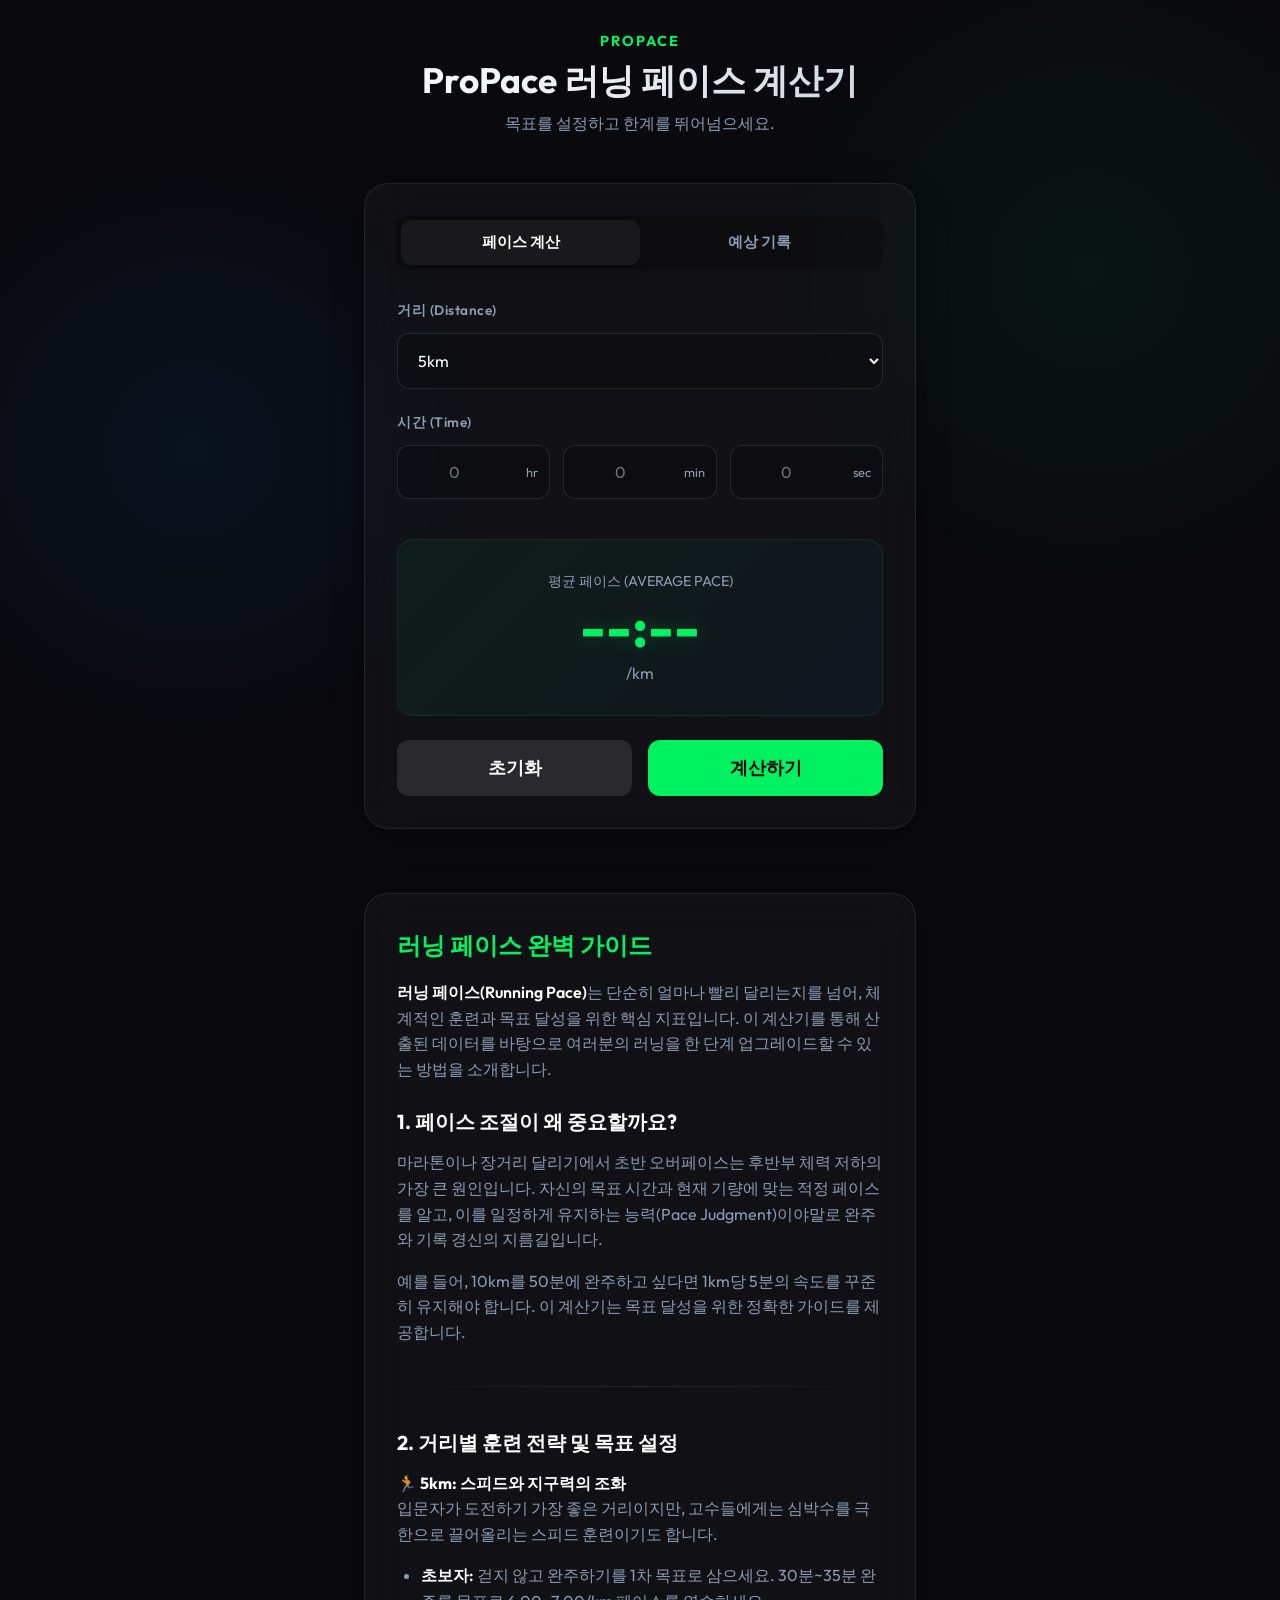
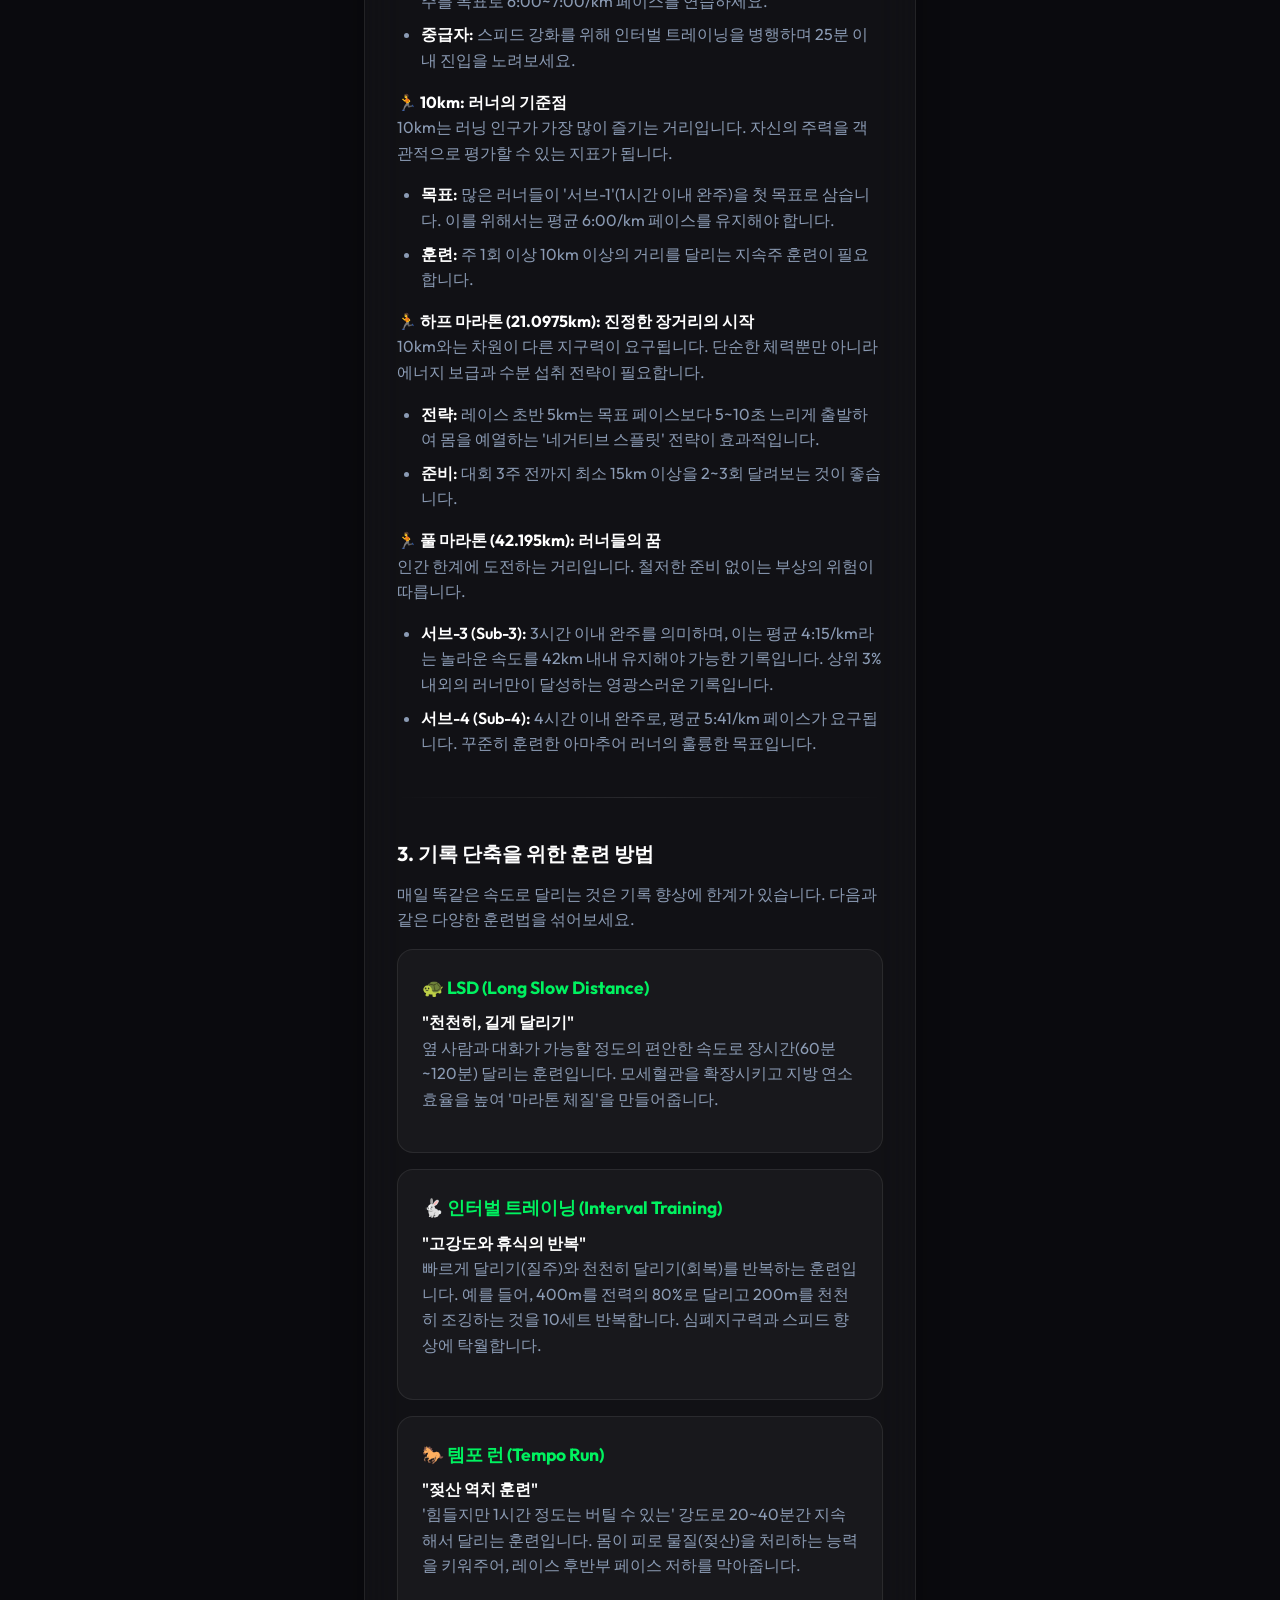
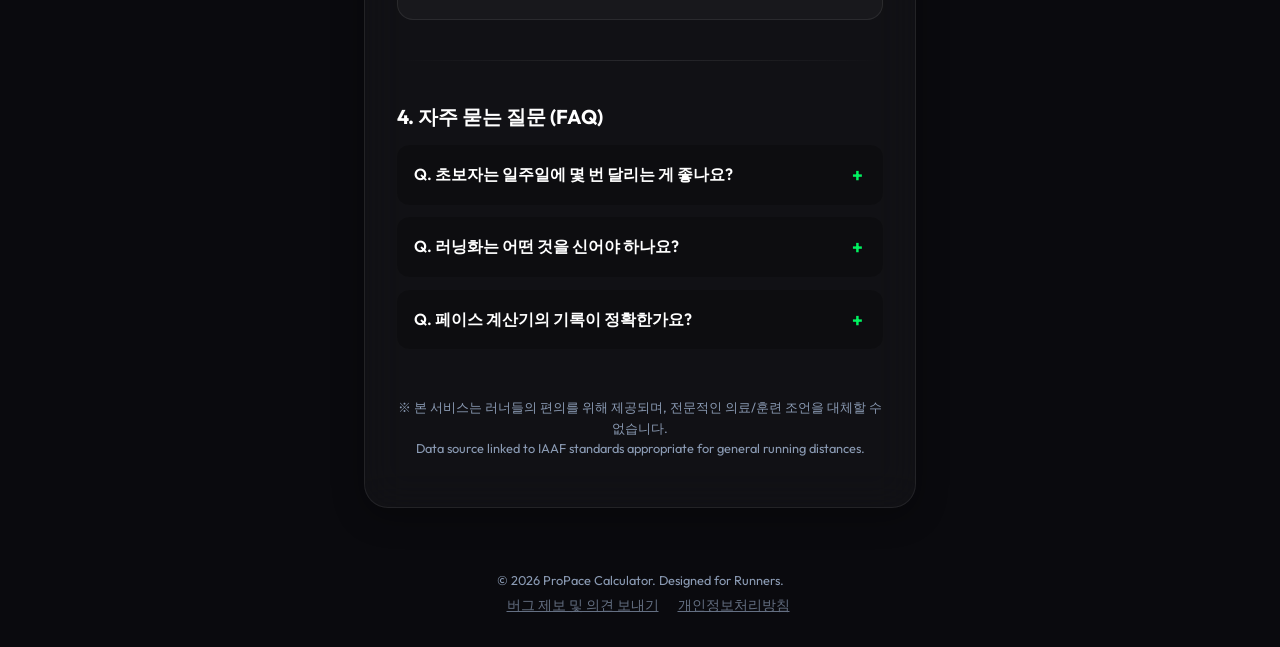
==== commit 10ec6ce5: "검색(GEO) 대응을 위한 구조화 예제 및 신뢰도 보강" ====
--- a/public/index.html
+++ b/public/index.html
@@ -36,20 +36,53 @@
 
     <!-- Structured Data (JSON-LD) -->
     <script type="application/ld+json">
-    {
-      "@context": "https://schema.org",
-      "@type": "WebApplication",
-      "name": "ProPace 러닝 페이스 계산기",
-      "url": "https://product-builder-887.pages.dev/",
-      "description": "ProPace 러닝 페이스 계산기로 마라톤, 5km, 10km, 하프 코스 목표 시간을 계산하세요.",
-      "applicationCategory": "HealthApplication",
-      "operatingSystem": "Any",
-      "offers": {
-        "@type": "Offer",
-        "price": "0",
-        "priceCurrency": "KRW"
+    [
+      {
+        "@context": "https://schema.org",
+        "@type": "WebApplication",
+        "name": "ProPace 러닝 페이스 계산기",
+        "url": "https://product-builder-887.pages.dev/",
+        "description": "ProPace 러닝 페이스 계산기로 마라톤, 5km, 10km, 하프 코스 목표 시간을 계산하세요.",
+        "applicationCategory": "HealthApplication",
+        "operatingSystem": "Any",
+        "offers": {
+          "@type": "Offer",
+          "price": "0",
+          "priceCurrency": "KRW"
+        },
+        "author": {
+            "@type": "Organization",
+            "name": "ProPace Team",
+            "url": "https://product-builder-887.pages.dev/"
+        }
+      },
+      {
+        "@context": "https://schema.org",
+        "@type": "FAQPage",
+        "mainEntity": [{
+          "@type": "Question",
+          "name": "초보자는 일주일에 몇 번 달리는 게 좋나요?",
+          "acceptedAnswer": {
+            "@type": "Answer",
+            "text": "처음 시작한다면 주 3회(하루 달리고 하루 휴식)를 추천합니다. 휴식 또한 훈련의 일부이며, 근육과 관절이 회복할 시간을 주어야 부상을 방지할 수 있습니다."
+          }
+        }, {
+          "@type": "Question",
+          "name": "러닝화는 어떤 것을 신어야 하나요?",
+          "acceptedAnswer": {
+            "@type": "Answer",
+            "text": "자신의 발 모양(평발, 요족 등)과 주법에 맞는 신발을 선택해야 합니다. 처음에는 쿠션이 충분하고 안정성이 좋은 '조깅화'나 '안정화' 카테고리의 제품을 추천합니다."
+          }
+        }, {
+          "@type": "Question",
+          "name": "페이스 계산기의 기록이 정확한가요?",
+          "acceptedAnswer": {
+            "@type": "Answer",
+            "text": "이 계산기는 국제 육상 경기 연맹(IAAF)의 거리 측정 표준과 일반적인 페이스 산출 공식을 따르는 이론적인 수치입니다. 실제 레이스에서는 날씨와 컨디션을 고려해야 합니다."
+          }
+        }]
       }
-    }
+    ]
     </script>
 
     <link rel="stylesheet" href="style.css">
@@ -278,10 +311,15 @@
                 </details>
                 <details>
                     <summary>Q. 페이스 계산기의 기록이 정확한가요?</summary>
-                    <p>A. 이 계산기는 수학적 공식에 기반한 이론적인 수치입니다. 실제 레이스에서는 날씨, 코스 고저차, 컨디션 등 다양한 변수가 작용합니다. 계산된 페이스를 기준점으로 삼되,
-                        당일 상황에 맞춰 유연하게 조절하는 것이 중요합니다.</p>
+                    <p>A. 이 계산기는 <strong>국제 육상 경기 연맹(IAAF)</strong>의 거리 측정 표준과 일반적인 페이스 산출 공식을 따르는 이론적인 수치입니다. 실제 레이스에서는
+                        날씨, 코스 고저차, 컨디션 등 다양한 변수가 작용합니다. 계산된 페이스를 기준점으로 삼되, 당일 상황에 맞춰 유연하게 조절하는 것이 중요합니다.</p>
                 </details>
             </div>
+
+            <p style="font-size: 0.8rem; color: var(--text-muted); margin-top: 3rem; text-align: center;">
+                ※ 본 서비스는 러너들의 편의를 위해 제공되며, 전문적인 의료/훈련 조언을 대체할 수 없습니다.<br>
+                Data source linked to IAAF standards appropriate for general running distances.
+            </p>
         </article>
     </main>
 
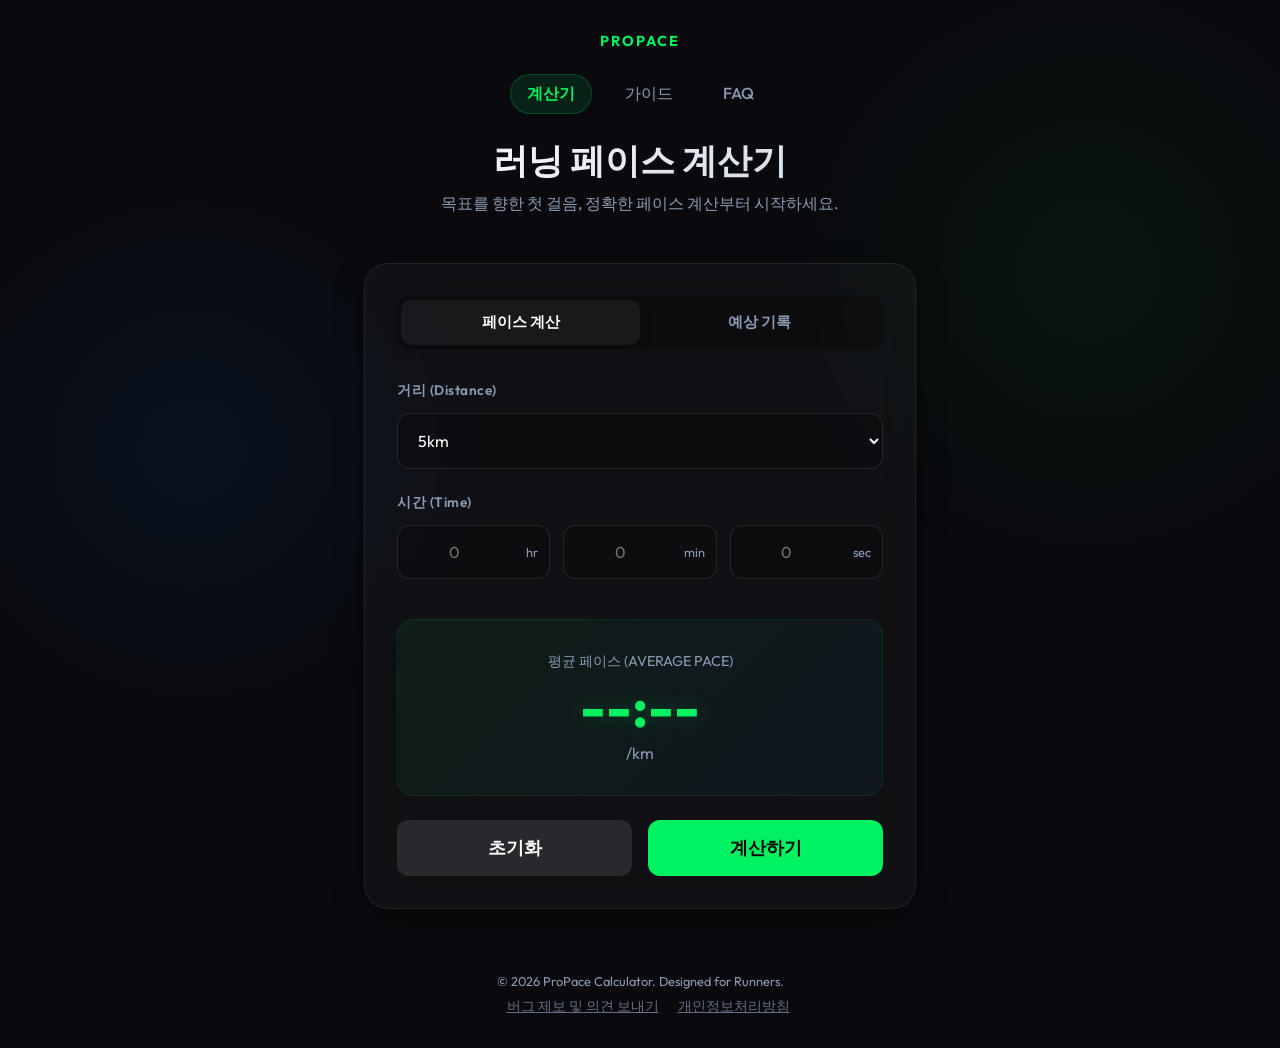
==== commit 7527d1f5: "네비게이션 추가 및 콘텐츠 페이지 세분화" ====
--- a/public/index.html
+++ b/public/index.html
@@ -118,9 +118,16 @@
     <main class="container">
         <header class="app-header">
             <div class="logo">PROPACE</div>
-            <h1>ProPace 러닝 페이스 계산기</h1>
-            <p>목표를 설정하고 한계를 뛰어넘으세요.</p>
+            <nav class="main-nav">
+                <a href="index.html" class="active">계산기</a>
+                <a href="guide.html">가이드</a>
+                <a href="faq.html">FAQ</a>
+            </nav>
+            <h1>러닝 페이스 계산기</h1>
+            <p>목표를 향한 첫 걸음, 정확한 페이스 계산부터 시작하세요.</p>
         </header>
+
+
 
         <div class="calculator-card glass-panel">
             <div class="mode-tabs">
@@ -218,109 +225,6 @@
                 </table>
             </div>
         </div>
-
-        <article class="info-section glass-panel">
-            <h2>러닝 페이스 완벽 가이드</h2>
-            <p><strong>러닝 페이스(Running Pace)</strong>는 단순히 얼마나 빨리 달리는지를 넘어, 체계적인 훈련과 목표 달성을 위한 핵심 지표입니다. 이 계산기를 통해 산출된
-                데이터를 바탕으로 여러분의 러닝을 한 단계 업그레이드할 수 있는 방법을 소개합니다.</p>
-
-            <div class="content-block">
-                <h3>1. 페이스 조절이 왜 중요할까요?</h3>
-                <p>마라톤이나 장거리 달리기에서 초반 오버페이스는 후반부 체력 저하의 가장 큰 원인입니다. 자신의 목표 시간과 현재 기량에 맞는 적정 페이스를 알고, 이를 일정하게 유지하는
-                    능력(Pace Judgment)이야말로 완주와 기록 경신의 지름길입니다.</p>
-                <p>예를 들어, 10km를 50분에 완주하고 싶다면 1km당 5분의 속도를 꾸준히 유지해야 합니다. 이 계산기는 목표 달성을 위한 정확한 가이드를 제공합니다.</p>
-            </div>
-
-            <hr class="divider">
-
-            <div class="content-block">
-                <h3>2. 거리별 훈련 전략 및 목표 설정</h3>
-
-                <h4>🏃 5km: 스피드와 지구력의 조화</h4>
-                <p>입문자가 도전하기 가장 좋은 거리이지만, 고수들에게는 심박수를 극한으로 끌어올리는 스피드 훈련이기도 합니다.</p>
-                <ul>
-                    <li><strong>초보자:</strong> 걷지 않고 완주하기를 1차 목표로 삼으세요. 30분~35분 완주를 목표로 6:00~7:00/km 페이스를 연습하세요.</li>
-                    <li><strong>중급자:</strong> 스피드 강화를 위해 인터벌 트레이닝을 병행하며 25분 이내 진입을 노려보세요.</li>
-                </ul>
-
-                <h4>🏃 10km: 러너의 기준점</h4>
-                <p>10km는 러닝 인구가 가장 많이 즐기는 거리입니다. 자신의 주력을 객관적으로 평가할 수 있는 지표가 됩니다.</p>
-                <ul>
-                    <li><strong>목표:</strong> 많은 러너들이 '서브-1'(1시간 이내 완주)을 첫 목표로 삼습니다. 이를 위해서는 평균 6:00/km 페이스를 유지해야 합니다.
-                    </li>
-                    <li><strong>훈련:</strong> 주 1회 이상 10km 이상의 거리를 달리는 지속주 훈련이 필요합니다.</li>
-                </ul>
-
-                <h4>🏃 하프 마라톤 (21.0975km): 진정한 장거리의 시작</h4>
-                <p>10km와는 차원이 다른 지구력이 요구됩니다. 단순한 체력뿐만 아니라 에너지 보급과 수분 섭취 전략이 필요합니다.</p>
-                <ul>
-                    <li><strong>전략:</strong> 레이스 초반 5km는 목표 페이스보다 5~10초 느리게 출발하여 몸을 예열하는 '네거티브 스플릿' 전략이 효과적입니다.</li>
-                    <li><strong>준비:</strong> 대회 3주 전까지 최소 15km 이상을 2~3회 달려보는 것이 좋습니다.</li>
-                </ul>
-
-                <h4>🏃 풀 마라톤 (42.195km): 러너들의 꿈</h4>
-                <p>인간 한계에 도전하는 거리입니다. 철저한 준비 없이는 부상의 위험이 따릅니다.</p>
-                <ul>
-                    <li><strong>서브-3 (Sub-3):</strong> 3시간 이내 완주를 의미하며, 이는 평균 4:15/km라는 놀라운 속도를 42km 내내 유지해야 가능한 기록입니다.
-                        상위 3% 내외의 러너만이 달성하는 영광스러운 기록입니다.</li>
-                    <li><strong>서브-4 (Sub-4):</strong> 4시간 이내 완주로, 평균 5:41/km 페이스가 요구됩니다. 꾸준히 훈련한 아마추어 러너의 훌륭한 목표입니다.
-                    </li>
-                </ul>
-            </div>
-
-            <hr class="divider">
-
-            <div class="content-block">
-                <h3>3. 기록 단축을 위한 훈련 방법</h3>
-                <p>매일 똑같은 속도로 달리는 것은 기록 향상에 한계가 있습니다. 다음과 같은 다양한 훈련법을 섞어보세요.</p>
-
-                <div class="training-method">
-                    <h4>🐢 LSD (Long Slow Distance)</h4>
-                    <p><strong>"천천히, 길게 달리기"</strong><br>
-                        옆 사람과 대화가 가능할 정도의 편안한 속도로 장시간(60분~120분) 달리는 훈련입니다. 모세혈관을 확장시키고 지방 연소 효율을 높여 '마라톤 체질'을 만들어줍니다.
-                    </p>
-                </div>
-
-                <div class="training-method">
-                    <h4>🐇 인터벌 트레이닝 (Interval Training)</h4>
-                    <p><strong>"고강도와 휴식의 반복"</strong><br>
-                        빠르게 달리기(질주)와 천천히 달리기(회복)를 반복하는 훈련입니다. 예를 들어, 400m를 전력의 80%로 달리고 200m를 천천히 조깅하는 것을 10세트 반복합니다.
-                        심폐지구력과 스피드 향상에 탁월합니다.</p>
-                </div>
-
-                <div class="training-method">
-                    <h4>🐎 템포 런 (Tempo Run)</h4>
-                    <p><strong>"젖산 역치 훈련"</strong><br>
-                        '힘들지만 1시간 정도는 버틸 수 있는' 강도로 20~40분간 지속해서 달리는 훈련입니다. 몸이 피로 물질(젖산)을 처리하는 능력을 키워주어, 레이스 후반부 페이스 저하를
-                        막아줍니다.</p>
-                </div>
-            </div>
-
-            <hr class="divider">
-
-            <div class="content-block">
-                <h3>4. 자주 묻는 질문 (FAQ)</h3>
-                <details>
-                    <summary>Q. 초보자는 일주일에 몇 번 달리는 게 좋나요?</summary>
-                    <p>A. 처음 시작한다면 주 3회(하루 달리고 하루 휴식)를 추천합니다. 휴식 또한 훈련의 일부이며, 근육과 관절이 회복할 시간을 주어야 부상을 방지할 수 있습니다.</p>
-                </details>
-                <details>
-                    <summary>Q. 러닝화는 어떤 것을 신어야 하나요?</summary>
-                    <p>A. 자신의 발 모양(평발, 요족 등)과 주법에 맞는 신발을 선택해야 합니다. 처음에는 쿠션이 충분하고 안정성이 좋은 '조깅화'나 '안정화' 카테고리의 제품을 추천합니다.
-                        카본이 들어간 레이싱화는 근력이 부족한 초보자에게 오히려 부상을 유발할 수 있습니다.</p>
-                </details>
-                <details>
-                    <summary>Q. 페이스 계산기의 기록이 정확한가요?</summary>
-                    <p>A. 이 계산기는 <strong>국제 육상 경기 연맹(IAAF)</strong>의 거리 측정 표준과 일반적인 페이스 산출 공식을 따르는 이론적인 수치입니다. 실제 레이스에서는
-                        날씨, 코스 고저차, 컨디션 등 다양한 변수가 작용합니다. 계산된 페이스를 기준점으로 삼되, 당일 상황에 맞춰 유연하게 조절하는 것이 중요합니다.</p>
-                </details>
-            </div>
-
-            <p style="font-size: 0.8rem; color: var(--text-muted); margin-top: 3rem; text-align: center;">
-                ※ 본 서비스는 러너들의 편의를 위해 제공되며, 전문적인 의료/훈련 조언을 대체할 수 없습니다.<br>
-                Data source linked to IAAF standards appropriate for general running distances.
-            </p>
-        </article>
     </main>
 
     <footer class="app-footer">
--- a/public/style.css
+++ b/public/style.css
@@ -77,6 +77,7 @@
     font-size: 2.2rem;
     font-weight: 700;
     background: linear-gradient(135deg, #fff 0%, #cbd5e1 100%);
+    background-clip: text;
     -webkit-background-clip: text;
     -webkit-text-fill-color: transparent;
     margin-bottom: 0.5rem;
@@ -85,6 +86,22 @@
 .app-header p {
     color: var(--text-muted);
     font-size: 1rem;
+}
+
+/* Intro Text for AdSense */
+.intro-text {
+    text-align: center;
+    margin-bottom: 2rem;
+    color: var(--text-muted);
+    font-size: 0.95rem;
+    line-height: 1.6;
+    max-width: 600px;
+    margin-left: auto;
+    margin-right: auto;
+}
+
+.intro-text strong {
+    color: var(--primary);
 }
 
 /* Glassmorphism Panels */
@@ -99,6 +116,38 @@
     transition: transform 0.3s ease, box-shadow 0.3s ease;
 }
 
+/* Main Navigation */
+.main-nav {
+    display: flex;
+    justify-content: center;
+    gap: 1rem;
+    margin: 1.5rem 0;
+    flex-wrap: wrap;
+}
+
+.main-nav a {
+    text-decoration: none;
+    color: var(--text-muted);
+    font-size: 1rem;
+    font-weight: 500;
+    padding: 0.5rem 1rem;
+    border-radius: 20px;
+    transition: all 0.3s ease;
+    border: 1px solid transparent;
+}
+
+.main-nav a:hover {
+    color: var(--text-main);
+    background: rgba(255, 255, 255, 0.05);
+}
+
+.main-nav a.active {
+    color: var(--primary);
+    background: rgba(0, 242, 96, 0.1);
+    border-color: rgba(0, 242, 96, 0.2);
+    font-weight: 600;
+}
+
 /* Calculator Tabs */
 .mode-tabs {
     display: flex;
@@ -514,7 +563,8 @@
     padding: 1rem;
     cursor: pointer;
     font-weight: 600;
-    list-style: none; /* Hide default triangle */
+    list-style: none;
+    /* Hide default triangle */
     position: relative;
     padding-right: 2.5rem;
     color: var(--text-main);
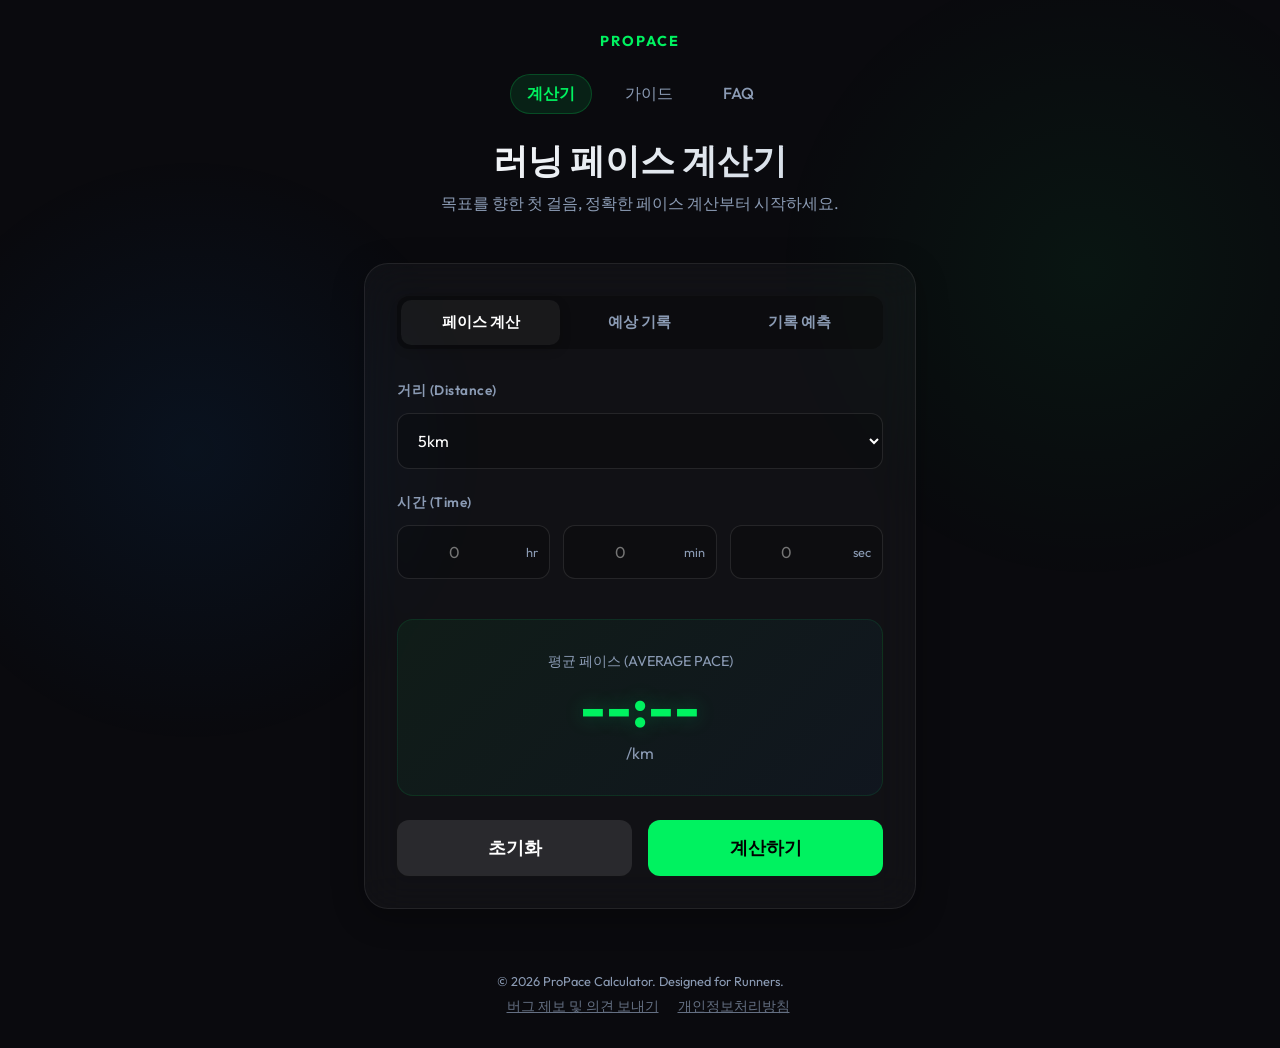
==== commit 0abbbbf1: "feat: 마라톤 기록 예측 기능 추가 및 러너 타입 보정 옵션 적용" ====
--- a/public/index.html
+++ b/public/index.html
@@ -4,7 +4,7 @@
 <head>
     <meta charset="UTF-8">
     <meta name="viewport" content="width=device-width, initial-scale=1.0">
-    <title>프로 러닝 페이스 계산기 (ProPace) | 거리, 속도, 시간 계산</title>
+    <title>ProPace | 거리, 속도, 시간 계산</title>
     <link rel="icon" type="image/svg+xml" href="favicon.svg">
     <link rel="icon" type="image/png" href="favicon.png">
     <link rel="apple-touch-icon" href="favicon.png">
@@ -133,12 +133,27 @@
             <div class="mode-tabs">
                 <button class="tab-btn active" data-mode="pace" id="tab-pace">페이스 계산</button>
                 <button class="tab-btn" data-mode="time" id="tab-time">예상 기록</button>
+                <button class="tab-btn" data-mode="predict" id="tab-predict">기록 예측</button>
             </div>
 
             <div class="input-section">
+                <!-- Prediction: Runner Type Group (New) -->
+                <div class="input-group hidden" id="group-type">
+                    <label>러너 타입 (Runner Type) <span
+                            style="font-weight:400; font-size:0.8em; color:var(--primary);">*정확도 보정</span></label>
+                    <select id="runner-type" class="premium-select">
+                        <option value="1.06" selected>⚖️ 일반 러너 (Standard)</option>
+                        <option value="1.10">🦁 스피드형/초급 (Short Distance Focus)</option>
+                        <option value="1.03">🦅 지구력형/마스터즈 (Endurance Focus)</option>
+                    </select>
+                    <p style="font-size: 0.8rem; color: var(--text-muted); margin-top: 0.5rem;">
+                        * 스피드형: 단거리에 강함 / 지구력형: 장거리에 강함
+                    </p>
+                </div>
+
                 <!-- Distance Input Group -->
                 <div class="input-group" id="group-distance">
-                    <label>거리 (Distance)</label>
+                    <label id="label-distance">거리 (Distance)</label>
                     <div class="input-row">
                         <select id="distance-select" class="premium-select">
                             <option value="5">5km</option>
@@ -156,7 +171,7 @@
 
                 <!-- Time Input Group -->
                 <div class="input-group" id="group-time">
-                    <label>시간 (Time)</label>
+                    <label id="label-time">시간 (Time)</label>
                     <div class="time-inputs">
                         <div class="time-field">
                             <input type="number" id="time-hour" placeholder="0" min="0">
@@ -202,6 +217,7 @@
             </div>
         </div>
 
+        <!-- Splits Card (Existing) -->
         <div class="splits-card glass-panel" id="splits-card">
             <div class="card-header">
                 <h2>구간 기록표 (Splits)</h2>
@@ -225,6 +241,17 @@
                 </table>
             </div>
         </div>
+
+        <!-- Prediction Card (New) -->
+        <div class="prediction-card glass-panel" id="prediction-card" style="display: none;">
+            <div class="card-header">
+                <h2>예상 완주 기록 (Race Predictor)</h2>
+                <p class="card-desc">Riegel 공식을 기반으로 산출된 이론적 기록입니다.</p>
+            </div>
+            <div class="prediction-grid" id="prediction-grid">
+                <!-- Generated by JS -->
+            </div>
+        </div>
     </main>
 
     <footer class="app-footer">
--- a/public/style.css
+++ b/public/style.css
@@ -350,14 +350,34 @@
 
 .card-header {
     display: flex;
-    justify-content: space-between;
-    align-items: center;
+    flex-direction: column;
+    align-items: flex-start;
+    gap: 0.5rem;
     margin-bottom: 1.5rem;
 }
 
+@media (min-width: 480px) {
+    .card-header {
+        flex-direction: row;
+        justify-content: space-between;
+        align-items: center;
+        flex-wrap: wrap;
+    }
+
+    /* Make description full width to force new line if needed, 
+       or let it sit next to title if short. 
+       But for the user's case, we want it stacked. */
+    .card-desc {
+        width: 100%;
+        margin-top: 0.5rem;
+        /* Add breathing room */
+    }
+}
+
 .card-header h2 {
-    font-size: 1.2rem;
-    font-weight: 600;
+    font-size: 1.3rem;
+    font-weight: 700;
+    line-height: 1.3;
 }
 
 .split-controls button {
@@ -715,4 +735,75 @@
 
 .status-msg.error {
     color: var(--accent);
+}
+
+/* Prediction Card Styles */
+.card-desc {
+    font-size: 0.9rem;
+    color: var(--text-muted);
+    margin-top: 0;
+    margin-bottom: 1.5rem;
+}
+
+.prediction-grid {
+    display: grid;
+    grid-template-columns: repeat(auto-fit, minmax(200px, 1fr));
+    gap: 1rem;
+}
+
+.predict-item {
+    background: rgba(0, 0, 0, 0.2);
+    border: 1px solid var(--border);
+    border-radius: 16px;
+    padding: 1.5rem;
+    text-align: center;
+    transition: transform 0.2s, background 0.2s;
+}
+
+.predict-item:hover {
+    background: rgba(255, 255, 255, 0.05);
+    transform: translateY(-2px);
+    border-color: var(--glass-border);
+}
+
+.predict-item:hover .predict-time {
+    color: var(--primary);
+}
+
+.predict-item.highlight {
+    border-color: var(--primary);
+    background: rgba(0, 242, 96, 0.05);
+}
+
+.predict-title {
+    font-size: 0.9rem;
+    color: var(--text-muted);
+    margin-bottom: 0.5rem;
+    font-weight: 600;
+}
+
+.predict-time {
+    font-size: 1.5rem;
+    font-weight: 700;
+    color: var(--text-main);
+    font-family: 'Outfit', sans-serif;
+    margin-bottom: 0.2rem;
+    transition: color 0.2s;
+}
+
+.predict-pace {
+    font-size: 0.85rem;
+    color: var(--primary);
+    opacity: 0.9;
+}
+
+/* Animations */
+.predict-item {
+    animation: fadeIn 0.5s ease;
+}
+
+@media (max-width: 480px) {
+    .prediction-grid {
+        grid-template-columns: 1fr;
+    }
 }
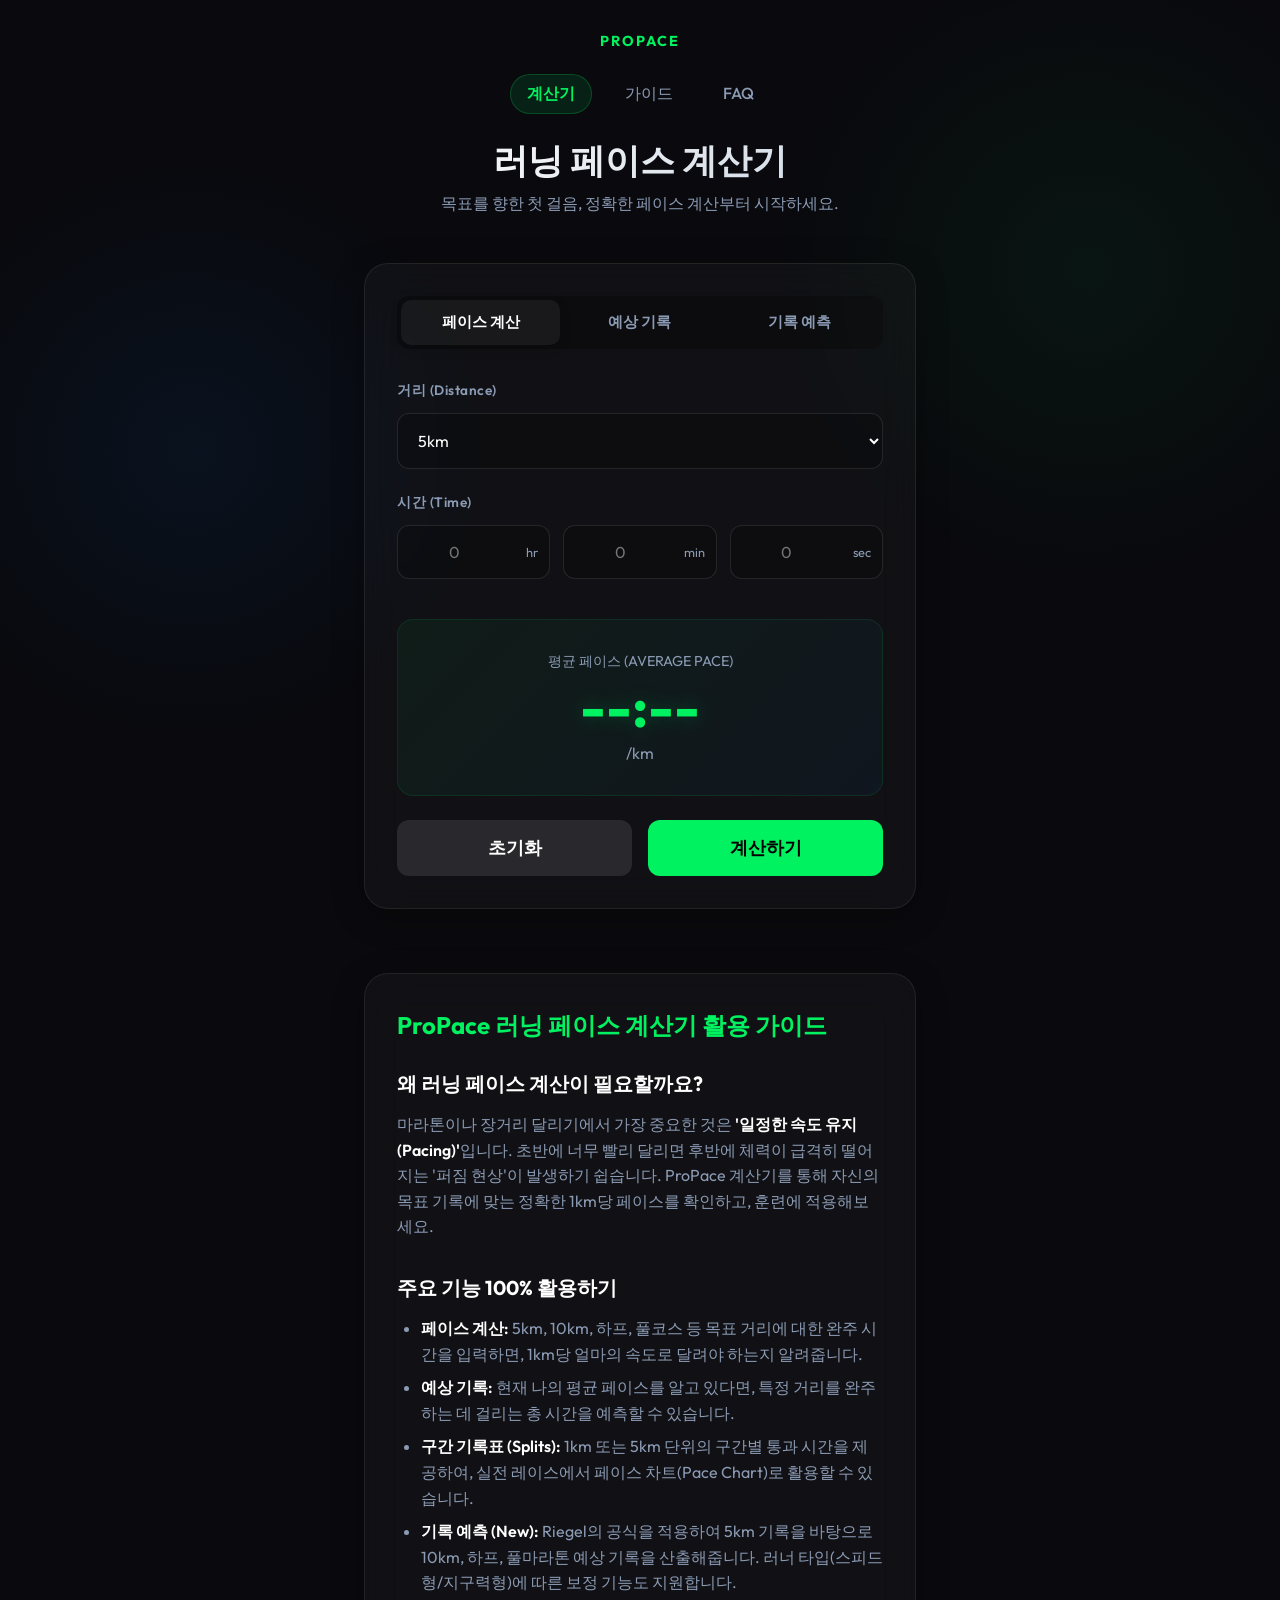
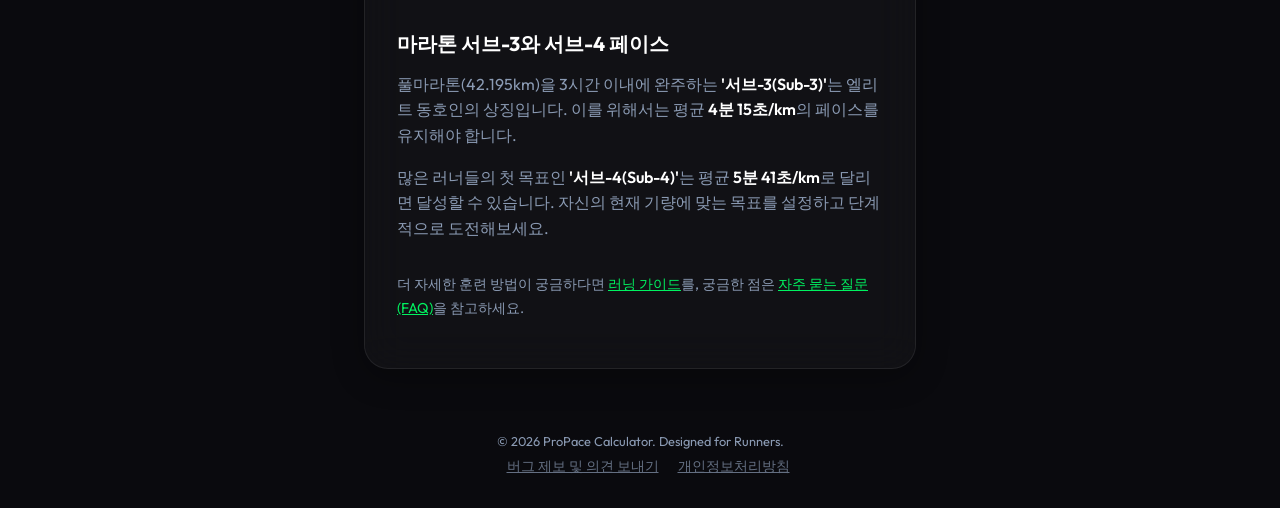
==== commit 7a345ba4: "Enhance SEO/Content for AdSense: Update sitemap, add index content, expand guide details" ====
--- a/public/index.html
+++ b/public/index.html
@@ -8,7 +8,7 @@
     <link rel="icon" type="image/svg+xml" href="favicon.svg">
     <link rel="icon" type="image/png" href="favicon.png">
     <link rel="apple-touch-icon" href="favicon.png">
-    <link rel="canonical" href="https://product-builder-887.pages.dev/">
+    <link rel="canonical" href="https://propace.site/">
     <meta name="description"
         content="ProPace 러닝 페이스 계산기로 마라톤, 5km, 10km, 하프 코스 목표 시간을 계산하세요. 달리기 속도(Pace)와 거리(Distance)를 분석하여 체계적인 훈련을 도와줍니다.">
     <meta name="keywords"
@@ -16,23 +16,23 @@
     <meta name="theme-color" content="#0a0a0e">
     <!-- Open Graph / Facebook -->
     <meta property="og:type" content="website">
-    <meta property="og:url" content="https://product-builder-887.pages.dev/">
+    <meta property="og:url" content="https://propace.site/">
     <meta property="og:title" content="프로 러닝 페이스 계산기 | Pro Running Calculator">
     <!-- Open Graph / Facebook -->
     <meta property="og:type" content="website">
-    <meta property="og:url" content="https://product-builder-887.pages.dev/">
+    <meta property="og:url" content="https://propace.site/">
     <meta property="og:title" content="프로 러닝 페이스 계산기 (ProPace) | 거리, 속도, 시간 계산">
     <meta property="og:description"
         content="ProPace 러닝 페이스 계산기로 마라톤, 5km, 10km, 하프 코스 목표 시간을 계산하세요. 달리기 속도(Pace)와 거리(Distance)를 분석하여 체계적인 훈련을 도와줍니다.">
-    <meta property="og:image" content="https://product-builder-887.pages.dev/favicon.png">
+    <meta property="og:image" content="https://propace.site/favicon.png">
 
     <!-- Twitter -->
     <meta property="twitter:card" content="summary">
-    <meta property="twitter:url" content="https://product-builder-887.pages.dev/">
+    <meta property="twitter:url" content="https://propace.site/">
     <meta property="twitter:title" content="프로 러닝 페이스 계산기 (ProPace) | 거리, 속도, 시간 계산">
     <meta property="twitter:description"
         content="ProPace 러닝 페이스 계산기로 마라톤, 5km, 10km, 하프 코스 목표 시간을 계산하세요. 달리기 속도(Pace)와 거리(Distance)를 분석하여 체계적인 훈련을 도와줍니다.">
-    <meta property="twitter:image" content="https://product-builder-887.pages.dev/favicon.png">
+    <meta property="twitter:image" content="https://propace.site/favicon.png">
 
     <!-- Structured Data (JSON-LD) -->
     <script type="application/ld+json">
@@ -41,7 +41,7 @@
         "@context": "https://schema.org",
         "@type": "WebApplication",
         "name": "ProPace 러닝 페이스 계산기",
-        "url": "https://product-builder-887.pages.dev/",
+        "url": "https://propace.site/",
         "description": "ProPace 러닝 페이스 계산기로 마라톤, 5km, 10km, 하프 코스 목표 시간을 계산하세요.",
         "applicationCategory": "HealthApplication",
         "operatingSystem": "Any",
@@ -53,7 +53,7 @@
         "author": {
             "@type": "Organization",
             "name": "ProPace Team",
-            "url": "https://product-builder-887.pages.dev/"
+            "url": "https://propace.site/"
         }
       },
       {
@@ -252,6 +252,46 @@
                 <!-- Generated by JS -->
             </div>
         </div>
+
+        <!-- SEO Content Section (New) -->
+        <article class="info-section glass-panel" style="margin-top: 2rem;">
+            <h2>ProPace 러닝 페이스 계산기 활용 가이드</h2>
+
+            <div class="content-block">
+                <h3>왜 러닝 페이스 계산이 필요할까요?</h3>
+                <p>마라톤이나 장거리 달리기에서 가장 중요한 것은 <strong>'일정한 속도 유지(Pacing)'</strong>입니다.
+                    초반에 너무 빨리 달리면 후반에 체력이 급격히 떨어지는 '퍼짐 현상'이 발생하기 쉽습니다.
+                    ProPace 계산기를 통해 자신의 목표 기록에 맞는 정확한 1km당 페이스를 확인하고, 훈련에 적용해보세요.</p>
+            </div>
+
+            <div class="content-block">
+                <h3>주요 기능 100% 활용하기</h3>
+                <ul>
+                    <li><strong>페이스 계산:</strong> 5km, 10km, 하프, 풀코스 등 목표 거리에 대한 완주 시간을 입력하면, 1km당 얼마의 속도로 달려야 하는지 알려줍니다.
+                    </li>
+                    <li><strong>예상 기록:</strong> 현재 나의 평균 페이스를 알고 있다면, 특정 거리를 완주하는 데 걸리는 총 시간을 예측할 수 있습니다.</li>
+                    <li><strong>구간 기록표 (Splits):</strong> 1km 또는 5km 단위의 구간별 통과 시간을 제공하여, 실전 레이스에서 페이스 차트(Pace Chart)로
+                        활용할 수 있습니다.</li>
+                    <li><strong>기록 예측 (New):</strong> Riegel의 공식을 적용하여 5km 기록을 바탕으로 10km, 하프, 풀마라톤 예상 기록을 산출해줍니다. 러너
+                        타입(스피드형/지구력형)에 따른 보정 기능도 지원합니다.</li>
+                </ul>
+            </div>
+
+            <div class="content-block">
+                <h3>마라톤 서브-3와 서브-4 페이스</h3>
+                <p>풀마라톤(42.195km)을 3시간 이내에 완주하는 <strong>'서브-3(Sub-3)'</strong>는 엘리트 동호인의 상징입니다.
+                    이를 위해서는 평균 <strong>4분 15초/km</strong>의 페이스를 유지해야 합니다.</p>
+                <p>많은 러너들의 첫 목표인 <strong>'서브-4(Sub-4)'</strong>는 평균 <strong>5분 41초/km</strong>로 달리면 달성할 수 있습니다.
+                    자신의 현재 기량에 맞는 목표를 설정하고 단계적으로 도전해보세요.</p>
+            </div>
+
+            <p style="font-size: 0.9rem; color: var(--text-muted); margin-top: 1rem;">
+                더 자세한 훈련 방법이 궁금하다면 <a href="guide.html" style="color: var(--primary); text-decoration: underline;">러닝
+                    가이드</a>를,
+                궁금한 점은 <a href="faq.html" style="color: var(--primary); text-decoration: underline;">자주 묻는 질문(FAQ)</a>을
+                참고하세요.
+            </p>
+        </article>
     </main>
 
     <footer class="app-footer">
